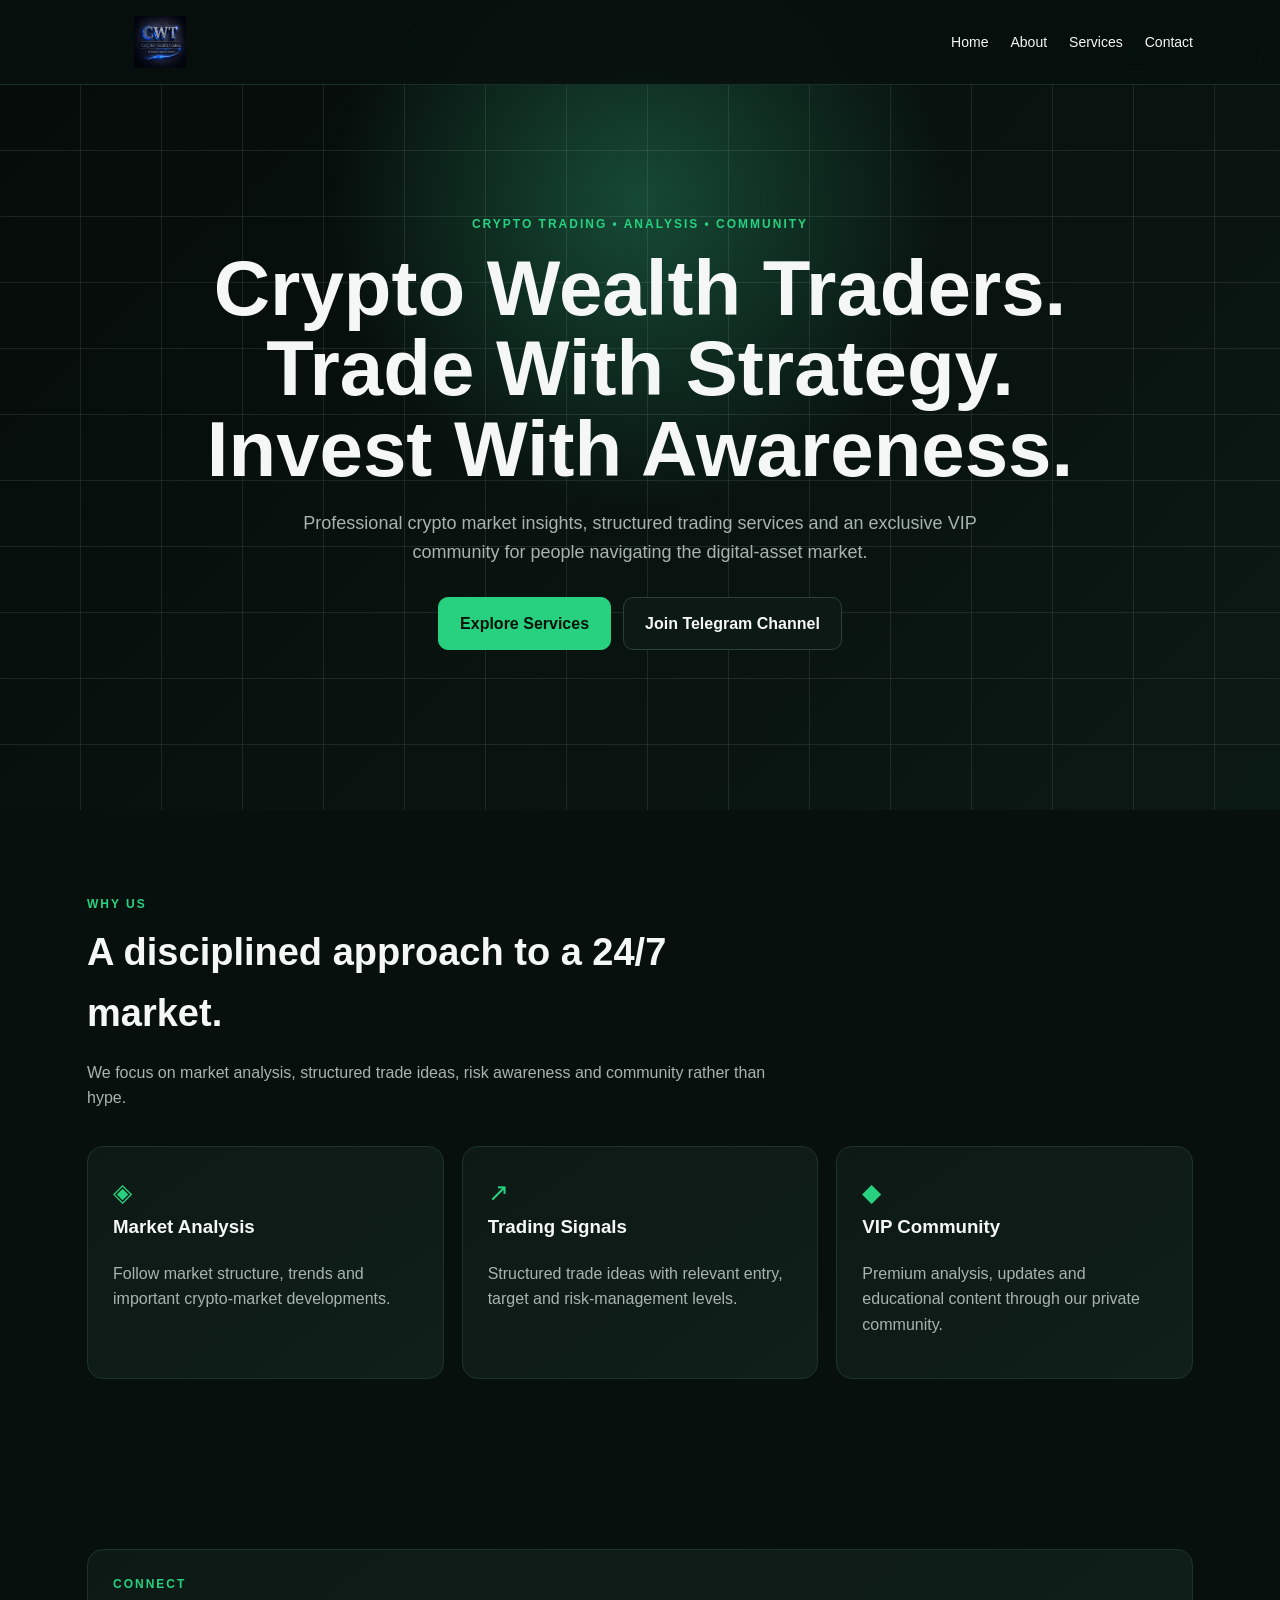
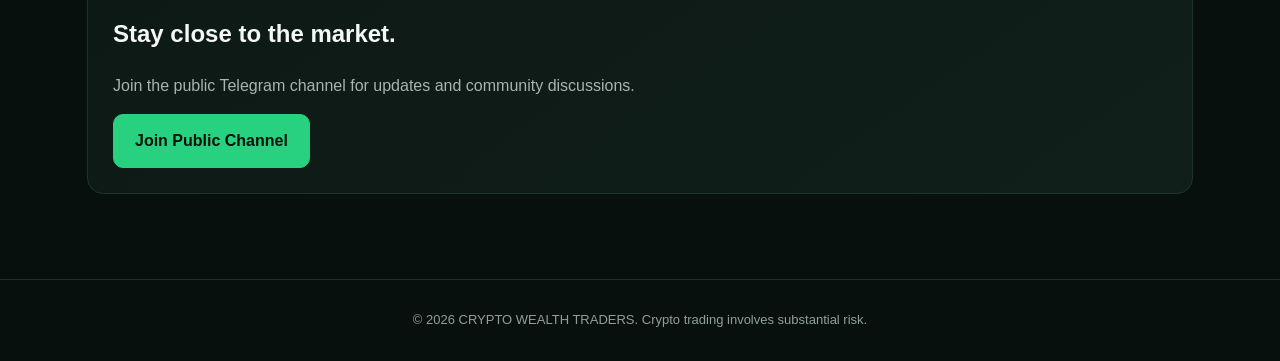
==== index.html @ 27a0c5bc "Update index.html" ====
<!doctype html><html><head><meta charset="utf-8"><meta name="viewport" content="width=device-width,initial-scale=1"><title>CRYPTO WEALTH TRADERS</title><link rel="stylesheet" href="style.css"></head><body><nav class="nav"><div class="navin"><a class="brand" href="index.html"><img src="logo.jpg" alt="CRYPTO WEALTH TRADERS logo"></a><div class="links"><a href="index.html">Home</a><a href="about.html">About</a><a href="services.html">Services</a><a href="contact.html">Contact</a></div></div></nav><header class="hero"><div><div class="eyebrow">Crypto Trading • Analysis • Community</div><h1>Crypto Wealth Traders. Trade With Strategy. Invest With Awareness.</h1><p>Professional crypto market insights, structured trading services and an exclusive VIP community for people navigating the digital-asset market.</p><div class="buttons"><a class="btn primary" href="services.html">Explore Services</a><a class="btn" href="https://t.me/+eo_-P7eHf6xjNGVk" target="_blank">Join Telegram Channel</a></div></div></header><section><div class="sectionhead"><div class="eyebrow">Why us</div><h2>A disciplined approach to a 24/7 market.</h2><p class="muted">We focus on market analysis, structured trade ideas, risk awareness and community rather than hype.</p></div><div class="grid"><div class="card"><div class="icon">◈</div><h3>Market Analysis</h3><p class="muted">Follow market structure, trends and important crypto-market developments.</p></div><div class="card"><div class="icon">↗</div><h3>Trading Signals</h3><p class="muted">Structured trade ideas with relevant entry, target and risk-management levels.</p></div><div class="card"><div class="icon">◆</div><h3>VIP Community</h3><p class="muted">Premium analysis, updates and educational content through our private community.</p></div></div></section><section><div class="card"><div class="eyebrow">Connect</div><h2>Stay close to the market.</h2><p class="muted">Join the public Telegram channel for updates and community discussions.</p><a class="btn primary" href="https://t.me/+eo_-P7eHf6xjNGVk" target="_blank">Join Public Channel</a></div></section><footer>© 2026 CRYPTO WEALTH TRADERS. Crypto trading involves substantial risk.</footer></body></html>
---- style.css ----
*{box-sizing:border-box}body{margin:0;font-family:Inter,Arial,sans-serif;background:#07100d;color:#f4f7f5;line-height:1.6}a{color:inherit;text-decoration:none}.nav{position:fixed;top:0;left:0;right:0;z-index:10;background:rgba(7,16,13,.9);backdrop-filter:blur(12px);border-bottom:1px solid #193027}.navin{max-width:1150px;margin:auto;padding:16px 22px;display:flex;justify-content:space-between;align-items:center}.brand{display:flex;align-items:center}.brand img{width:145px;height:52px;object-fit:contain;border-radius:6px}.brand span,.eyebrow{color:#27d17f}.links{display:flex;gap:22px;font-size:14px}.links a:hover{color:#27d17f}.hero{min-height:90vh;padding:145px 22px 90px;display:grid;place-items:center;text-align:center;background:radial-gradient(circle at 50% 25%,#164a35,transparent 35%),linear-gradient(135deg,#050b09,#0b1914);position:relative;overflow:hidden}.hero:after{content:"";position:absolute;inset:0;opacity:.18;background:repeating-linear-gradient(90deg,transparent 0 80px,#fff 81px),repeating-linear-gradient(0deg,transparent 0 65px,#fff 66px)}.hero>div{position:relative;z-index:1}.eyebrow{text-transform:uppercase;letter-spacing:2px;font-size:12px;font-weight:800}.hero h1{font-size:clamp(42px,7vw,78px);line-height:1.03;max-width:900px;margin:14px auto 20px}.hero p{max-width:700px;margin:auto;color:#a7b5ae;font-size:18px}.buttons{display:flex;justify-content:center;gap:12px;flex-wrap:wrap;margin-top:30px}.btn{display:inline-block;padding:13px 21px;border-radius:10px;font-weight:800;border:1px solid #294137;background:#0d1915}.btn.primary{background:#27d17f;color:#03130b;border-color:#27d17f}section{max-width:1150px;margin:auto;padding:85px 22px}.sectionhead{max-width:720px;margin-bottom:35px}.sectionhead h2{font-size:38px;margin:8px 0}.muted{color:#a7b5ae}.grid{display:grid;grid-template-columns:repeat(3,1fr);gap:18px}.card{background:linear-gradient(145deg,#0d1915,#101f1a);border:1px solid #1d342b;border-radius:16px;padding:25px}.card h3{margin-top:0}.icon{font-size:25px;color:#27d17f}.price{font-size:30px;font-weight:900;color:#d8b45a}.plans{width:100%;border-collapse:collapse;background:#0d1915}.plans th,.plans td{padding:15px;border-bottom:1px solid #1d342b;text-align:left}.plans th{color:#27d17f}.notice{padding:20px;border-left:3px solid #d8b45a;background:#1b180e;color:#d9e0dc;border-radius:8px}.contact{display:grid;grid-template-columns:1fr 1fr;gap:20px}.contact a{display:block;padding:18px;margin:10px 0;background:#0d1915;border:1px solid #1d342b;border-radius:12px}.contact a:hover{border-color:#27d17f}footer{border-top:1px solid #193027;padding:30px 22px;color:#8fa098;text-align:center;font-size:13px}@media(max-width:800px){.links{gap:10px;font-size:12px}.grid,.contact{grid-template-columns:1fr}.hero h1{font-size:46px}section{padding:65px 18px}}
.investment-grid{display:grid;grid-template-columns:repeat(auto-fit,minmax(220px,1fr));gap:18px;margin-top:28px}
.investment-card{padding:24px;border:1px solid rgba(255,255,255,.10);border-radius:18px;background:rgba(255,255,255,.035);box-shadow:0 12px 35px rgba(0,0,0,.18)}
.investment-amount{font-size:1.7rem;font-weight:800}
.investment-label{margin-top:7px;font-size:.82rem;opacity:.65;text-transform:uppercase;letter-spacing:.08em}
.investment-target{margin:8px 0 18px;font-size:1.25rem;font-weight:700}

.disclosure-box{margin-top:24px;padding:18px 20px;border-radius:14px;border:1px solid rgba(255,255,255,.10);background:rgba(255,255,255,.025);line-height:1.65}
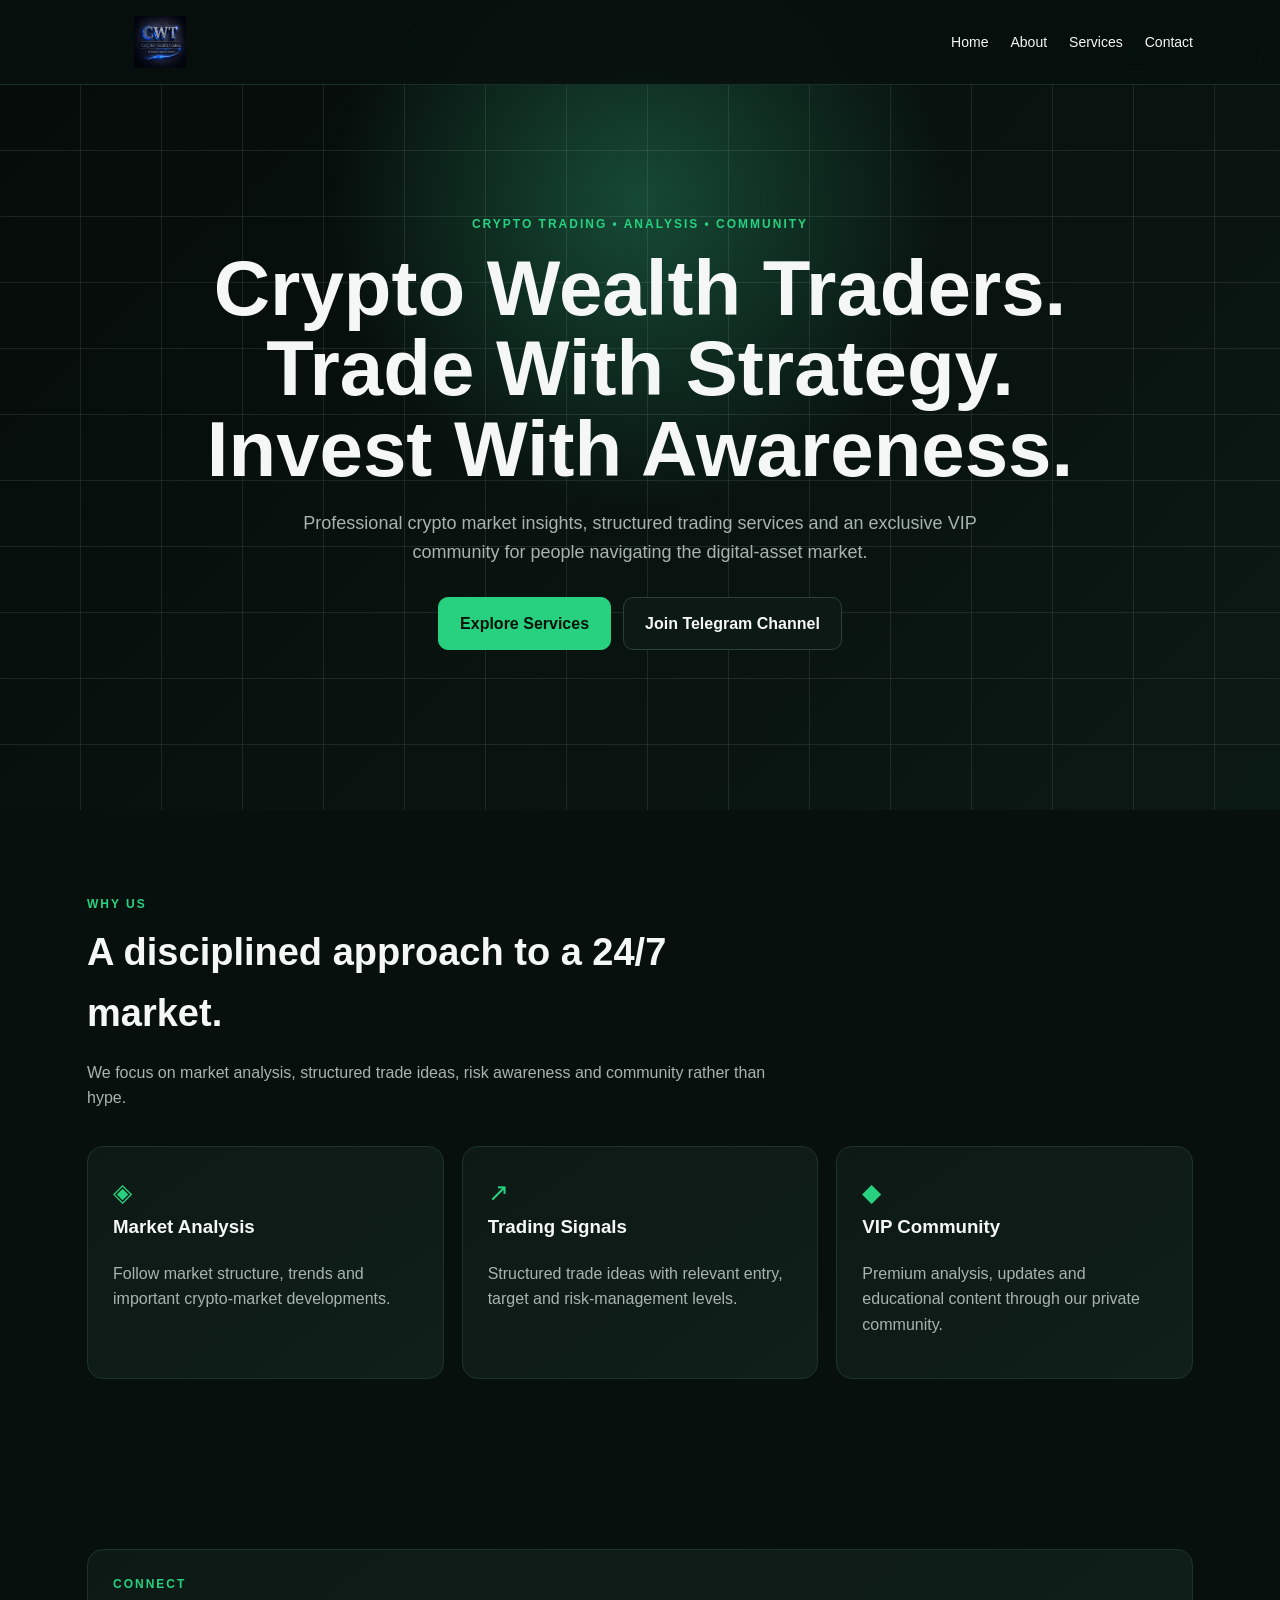
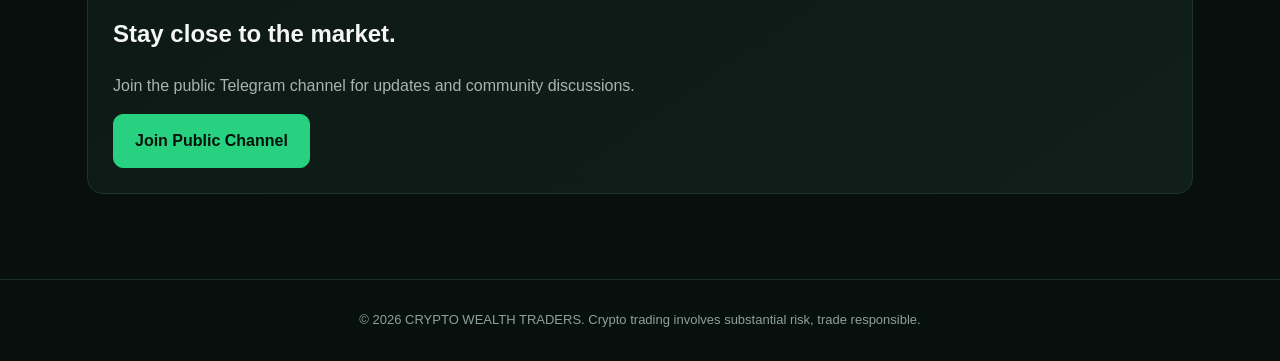
==== commit f3f57962: "Update index.html" ====
--- a/index.html
+++ b/index.html
@@ -1 +1 @@
-<!doctype html><html><head><meta charset="utf-8"><meta name="viewport" content="width=device-width,initial-scale=1"><title>CRYPTO WEALTH TRADERS</title><link rel="stylesheet" href="style.css"></head><body><nav class="nav"><div class="navin"><a class="brand" href="index.html"><img src="logo.jpg" alt="CRYPTO WEALTH TRADERS logo"></a><div class="links"><a href="index.html">Home</a><a href="about.html">About</a><a href="services.html">Services</a><a href="contact.html">Contact</a></div></div></nav><header class="hero"><div><div class="eyebrow">Crypto Trading • Analysis • Community</div><h1>Crypto Wealth Traders. Trade With Strategy. Invest With Awareness.</h1><p>Professional crypto market insights, structured trading services and an exclusive VIP community for people navigating the digital-asset market.</p><div class="buttons"><a class="btn primary" href="services.html">Explore Services</a><a class="btn" href="https://t.me/+eo_-P7eHf6xjNGVk" target="_blank">Join Telegram Channel</a></div></div></header><section><div class="sectionhead"><div class="eyebrow">Why us</div><h2>A disciplined approach to a 24/7 market.</h2><p class="muted">We focus on market analysis, structured trade ideas, risk awareness and community rather than hype.</p></div><div class="grid"><div class="card"><div class="icon">◈</div><h3>Market Analysis</h3><p class="muted">Follow market structure, trends and important crypto-market developments.</p></div><div class="card"><div class="icon">↗</div><h3>Trading Signals</h3><p class="muted">Structured trade ideas with relevant entry, target and risk-management levels.</p></div><div class="card"><div class="icon">◆</div><h3>VIP Community</h3><p class="muted">Premium analysis, updates and educational content through our private community.</p></div></div></section><section><div class="card"><div class="eyebrow">Connect</div><h2>Stay close to the market.</h2><p class="muted">Join the public Telegram channel for updates and community discussions.</p><a class="btn primary" href="https://t.me/+eo_-P7eHf6xjNGVk" target="_blank">Join Public Channel</a></div></section><footer>© 2026 CRYPTO WEALTH TRADERS. Crypto trading involves substantial risk.</footer></body></html>
+<!doctype html><html><head><meta charset="utf-8"><meta name="viewport" content="width=device-width,initial-scale=1"><title>CRYPTO WEALTH TRADERS</title><link rel="stylesheet" href="style.css"></head><body><nav class="nav"><div class="navin"><a class="brand" href="index.html"><img src="logo.jpg" alt="CRYPTO WEALTH TRADERS logo"></a><div class="links"><a href="index.html">Home</a><a href="about.html">About</a><a href="services.html">Services</a><a href="contact.html">Contact</a></div></div></nav><header class="hero"><div><div class="eyebrow">Crypto Trading • Analysis • Community</div><h1>Crypto Wealth Traders. Trade With Strategy. Invest With Awareness.</h1><p>Professional crypto market insights, structured trading services and an exclusive VIP community for people navigating the digital-asset market.</p><div class="buttons"><a class="btn primary" href="services.html">Explore Services</a><a class="btn" href="https://t.me/+eo_-P7eHf6xjNGVk" target="_blank">Join Telegram Channel</a></div></div></header><section><div class="sectionhead"><div class="eyebrow">Why us</div><h2>A disciplined approach to a 24/7 market.</h2><p class="muted">We focus on market analysis, structured trade ideas, risk awareness and community rather than hype.</p></div><div class="grid"><div class="card"><div class="icon">◈</div><h3>Market Analysis</h3><p class="muted">Follow market structure, trends and important crypto-market developments.</p></div><div class="card"><div class="icon">↗</div><h3>Trading Signals</h3><p class="muted">Structured trade ideas with relevant entry, target and risk-management levels.</p></div><div class="card"><div class="icon">◆</div><h3>VIP Community</h3><p class="muted">Premium analysis, updates and educational content through our private community.</p></div></div></section><section><div class="card"><div class="eyebrow">Connect</div><h2>Stay close to the market.</h2><p class="muted">Join the public Telegram channel for updates and community discussions.</p><a class="btn primary" href="https://t.me/+eo_-P7eHf6xjNGVk" target="_blank">Join Public Channel</a></div></section><footer>© 2026 CRYPTO WEALTH TRADERS. Crypto trading involves substantial risk, trade responsible.</footer></body></html>
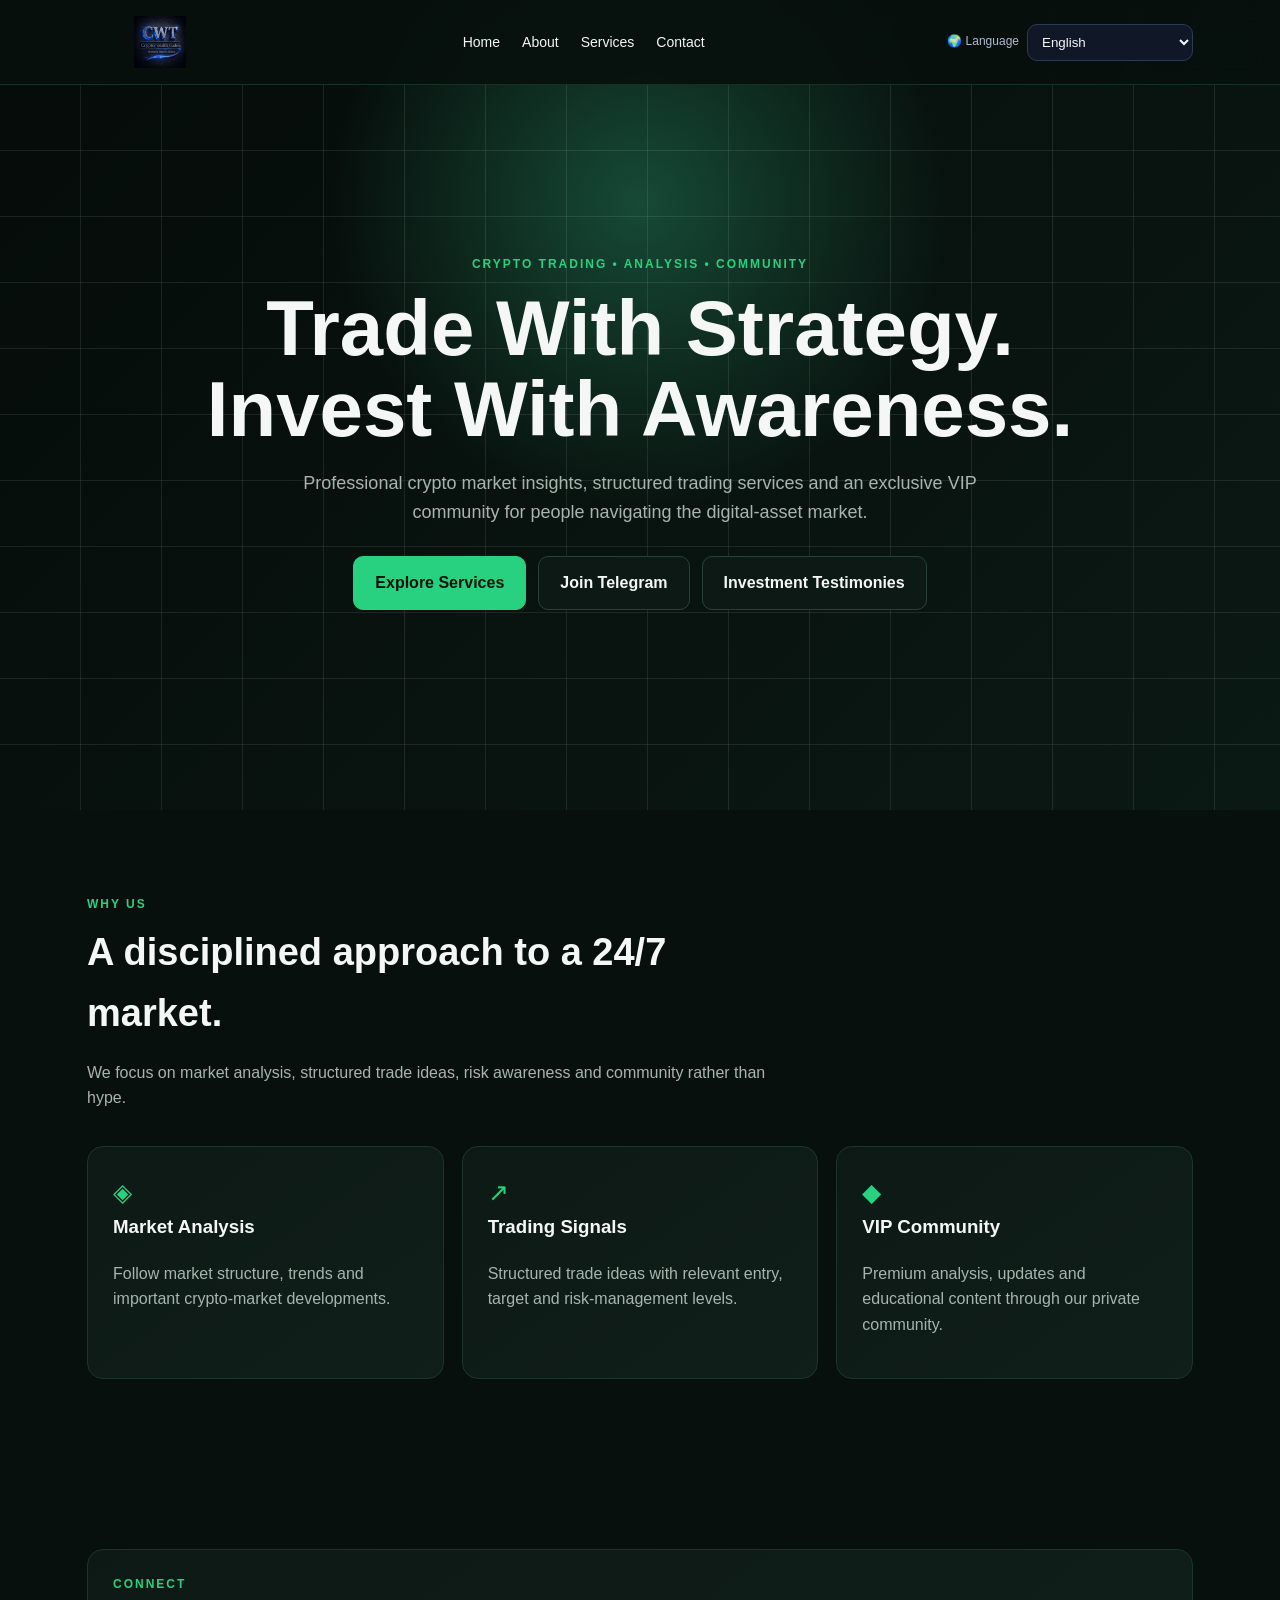
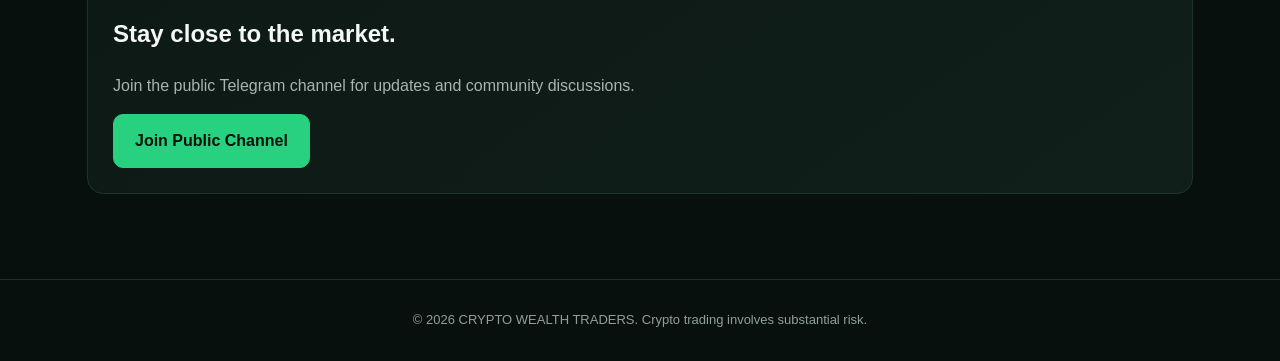
==== commit a52c45ca: "Add files via upload" ====
--- a/index.html
+++ b/index.html
@@ -1 +1 @@
-<!doctype html><html><head><meta charset="utf-8"><meta name="viewport" content="width=device-width,initial-scale=1"><title>CRYPTO WEALTH TRADERS</title><link rel="stylesheet" href="style.css"></head><body><nav class="nav"><div class="navin"><a class="brand" href="index.html"><img src="logo.jpg" alt="CRYPTO WEALTH TRADERS logo"></a><div class="links"><a href="index.html">Home</a><a href="about.html">About</a><a href="services.html">Services</a><a href="contact.html">Contact</a></div></div></nav><header class="hero"><div><div class="eyebrow">Crypto Trading • Analysis • Community</div><h1>Crypto Wealth Traders. Trade With Strategy. Invest With Awareness.</h1><p>Professional crypto market insights, structured trading services and an exclusive VIP community for people navigating the digital-asset market.</p><div class="buttons"><a class="btn primary" href="services.html">Explore Services</a><a class="btn" href="https://t.me/+eo_-P7eHf6xjNGVk" target="_blank">Join Telegram Channel</a></div></div></header><section><div class="sectionhead"><div class="eyebrow">Why us</div><h2>A disciplined approach to a 24/7 market.</h2><p class="muted">We focus on market analysis, structured trade ideas, risk awareness and community rather than hype.</p></div><div class="grid"><div class="card"><div class="icon">◈</div><h3>Market Analysis</h3><p class="muted">Follow market structure, trends and important crypto-market developments.</p></div><div class="card"><div class="icon">↗</div><h3>Trading Signals</h3><p class="muted">Structured trade ideas with relevant entry, target and risk-management levels.</p></div><div class="card"><div class="icon">◆</div><h3>VIP Community</h3><p class="muted">Premium analysis, updates and educational content through our private community.</p></div></div></section><section><div class="card"><div class="eyebrow">Connect</div><h2>Stay close to the market.</h2><p class="muted">Join the public Telegram channel for updates and community discussions.</p><a class="btn primary" href="https://t.me/+eo_-P7eHf6xjNGVk" target="_blank">Join Public Channel</a></div></section><footer>© 2026 CRYPTO WEALTH TRADERS. Crypto trading involves substantial risk, trade responsible.</footer></body></html>
+<!doctype html><html><head><meta charset="utf-8"><meta name="viewport" content="width=device-width,initial-scale=1"><title>CRYPTO WEALTH TRADERS</title><link rel="stylesheet" href="style.css"></head><body><nav class="nav"><div class="navin"><a class="brand" href="index.html"><img src="logo.jpg" alt="CRYPTO WEALTH TRADERS logo"></a><div class="links"><a href="index.html">Home</a><a href="about.html">About</a><a href="services.html">Services</a><a href="contact.html">Contact</a></div><div class="language-picker"><label for="languageSelect">🌍 Language</label><select id="languageSelect" aria-label="Choose language"><option value="en">English</option><option value="af">Afrikaans</option><option value="sq">Albanian</option><option value="am">Amharic</option><option value="ar">Arabic</option><option value="hy">Armenian</option><option value="az">Azerbaijani</option><option value="eu">Basque</option><option value="be">Belarusian</option><option value="bn">Bengali</option><option value="bs">Bosnian</option><option value="bg">Bulgarian</option><option value="ca">Catalan</option><option value="ceb">Cebuano</option><option value="zh-CN">Chinese (Simplified)</option><option value="zh-TW">Chinese (Traditional)</option><option value="co">Corsican</option><option value="hr">Croatian</option><option value="cs">Czech</option><option value="da">Danish</option><option value="nl">Dutch</option><option value="eo">Esperanto</option><option value="et">Estonian</option><option value="tl">Filipino</option><option value="fi">Finnish</option><option value="fr">French</option><option value="fy">Frisian</option><option value="gl">Galician</option><option value="ka">Georgian</option><option value="de">German</option><option value="el">Greek</option><option value="gu">Gujarati</option><option value="ht">Haitian Creole</option><option value="ha">Hausa</option><option value="haw">Hawaiian</option><option value="iw">Hebrew</option><option value="hi">Hindi</option><option value="hmn">Hmong</option><option value="hu">Hungarian</option><option value="is">Icelandic</option><option value="ig">Igbo</option><option value="id">Indonesian</option><option value="ga">Irish</option><option value="it">Italian</option><option value="ja">Japanese</option><option value="jw">Javanese</option><option value="kn">Kannada</option><option value="kk">Kazakh</option><option value="km">Khmer</option><option value="ko">Korean</option><option value="ku">Kurdish</option><option value="ky">Kyrgyz</option><option value="lo">Lao</option><option value="la">Latin</option><option value="lv">Latvian</option><option value="lt">Lithuanian</option><option value="lb">Luxembourgish</option><option value="mk">Macedonian</option><option value="mg">Malagasy</option><option value="ms">Malay</option><option value="ml">Malayalam</option><option value="mt">Maltese</option><option value="mi">Maori</option><option value="mr">Marathi</option><option value="mn">Mongolian</option><option value="my">Myanmar (Burmese)</option><option value="ne">Nepali</option><option value="no">Norwegian</option><option value="ny">Nyanja</option><option value="ps">Pashto</option><option value="fa">Persian</option><option value="pl">Polish</option><option value="pt">Portuguese</option><option value="pa">Punjabi</option><option value="ro">Romanian</option><option value="ru">Russian</option><option value="sm">Samoan</option><option value="gd">Scots Gaelic</option><option value="sr">Serbian</option><option value="st">Sesotho</option><option value="sn">Shona</option><option value="sd">Sindhi</option><option value="si">Sinhala</option><option value="sk">Slovak</option><option value="sl">Slovenian</option><option value="so">Somali</option><option value="es">Spanish</option><option value="su">Sundanese</option><option value="sw">Swahili</option><option value="sv">Swedish</option><option value="tg">Tajik</option><option value="ta">Tamil</option><option value="te">Telugu</option><option value="th">Thai</option><option value="tr">Turkish</option><option value="tk">Turkmen</option><option value="uk">Ukrainian</option><option value="ur">Urdu</option><option value="ug">Uyghur</option><option value="uz">Uzbek</option><option value="vi">Vietnamese</option><option value="cy">Welsh</option><option value="xh">Xhosa</option><option value="yi">Yiddish</option><option value="yo">Yoruba</option><option value="zu">Zulu</option></select></div><div id="google_translate_element" class="google-translate-hidden"></div></div></nav><header class="hero"><div><div class="eyebrow">Crypto Trading • Analysis • Community</div><h1>Trade With Strategy. Invest With Awareness.</h1><p>Professional crypto market insights, structured trading services and an exclusive VIP community for people navigating the digital-asset market.</p><div class="buttons"><a class="btn primary" href="services.html">Explore Services</a><a class="btn" href="https://t.me/+eo_-P7eHf6xjNGVk" target="_blank">Join Telegram</a><a class="btn" href="testimonies.html">Investment Testimonies</a></div></div></header><section><div class="sectionhead"><div class="eyebrow">Why us</div><h2>A disciplined approach to a 24/7 market.</h2><p class="muted">We focus on market analysis, structured trade ideas, risk awareness and community rather than hype.</p></div><div class="grid"><div class="card"><div class="icon">◈</div><h3>Market Analysis</h3><p class="muted">Follow market structure, trends and important crypto-market developments.</p></div><div class="card"><div class="icon">↗</div><h3>Trading Signals</h3><p class="muted">Structured trade ideas with relevant entry, target and risk-management levels.</p></div><div class="card"><div class="icon">◆</div><h3>VIP Community</h3><p class="muted">Premium analysis, updates and educational content through our private community.</p></div></div></section><section><div class="card"><div class="eyebrow">Connect</div><h2>Stay close to the market.</h2><p class="muted">Join the public Telegram channel for updates and community discussions.</p><a class="btn primary" href="https://t.me/+eo_-P7eHf6xjNGVk" target="_blank">Join Public Channel</a></div></section><footer>© 2026 CRYPTO WEALTH TRADERS. Crypto trading involves substantial risk.</footer><script src="language.js"></script><script>function googleTranslateElementInit(){new google.translate.TranslateElement({pageLanguage:'en',autoDisplay:false},'google_translate_element');}</script><script src="https://translate.google.com/translate_a/element.js?cb=googleTranslateElementInit"></script></body></html>
--- a/style.css
+++ b/style.css
@@ -6,3 +6,19 @@
 .investment-target{margin:8px 0 18px;font-size:1.25rem;font-weight:700}
 
 .disclosure-box{margin-top:24px;padding:18px 20px;border-radius:14px;border:1px solid rgba(255,255,255,.10);background:rgba(255,255,255,.025);line-height:1.65}
+
+.language-picker{display:flex;align-items:center;gap:8px;margin-left:12px}.language-picker label{font-size:12px;color:#aebbd1;white-space:nowrap}.language-picker select{background:#101827;color:#f5f7fb;border:1px solid #2c3b54;border-radius:10px;padding:9px 10px;max-width:190px}.google-translate-hidden{display:none}.goog-te-banner-frame.skiptranslate{display:none!important}body{top:0!important}.goog-tooltip{display:none!important}.goog-text-highlight{background:transparent!important;box-shadow:none!important}@media(max-width:800px){.language-picker{margin:10px 0 0;width:100%}.language-picker select{width:100%;max-width:none}.navin{flex-wrap:wrap}.links{flex-wrap:wrap}}
+
+.testimony-page{padding-top:95px}
+.testimony-page h1{font-size:clamp(38px,6vw,64px);margin:8px 0 12px}
+.testimony-grid{display:grid;grid-template-columns:repeat(2,minmax(0,1fr));gap:22px}
+.testimony-card{display:block;width:100%;padding:0;background:#0d1915;border:1px solid #1d342b;border-radius:16px;overflow:hidden;cursor:pointer;transition:transform .2s ease,border-color .2s ease}
+.testimony-card:hover{transform:translateY(-3px);border-color:#27d17f}
+.testimony-card img{display:block;width:100%;height:auto;max-height:720px;object-fit:contain;background:#07100d}
+.testimony-note{margin-top:28px}
+.lightbox{position:fixed;inset:0;z-index:100;background:rgba(0,0,0,.9);display:flex;align-items:center;justify-content:center;padding:30px}
+.lightbox[hidden]{display:none}
+.lightbox img{max-width:95vw;max-height:92vh;object-fit:contain;border-radius:8px}
+.lightbox-close{position:absolute;top:15px;right:20px;width:46px;height:46px;border:0;border-radius:50%;background:#fff;color:#000;font-size:32px;line-height:1;cursor:pointer}
+.lightbox-open{overflow:hidden}
+@media(max-width:800px){.testimony-grid{grid-template-columns:1fr}.testimony-page{padding-top:80px}}
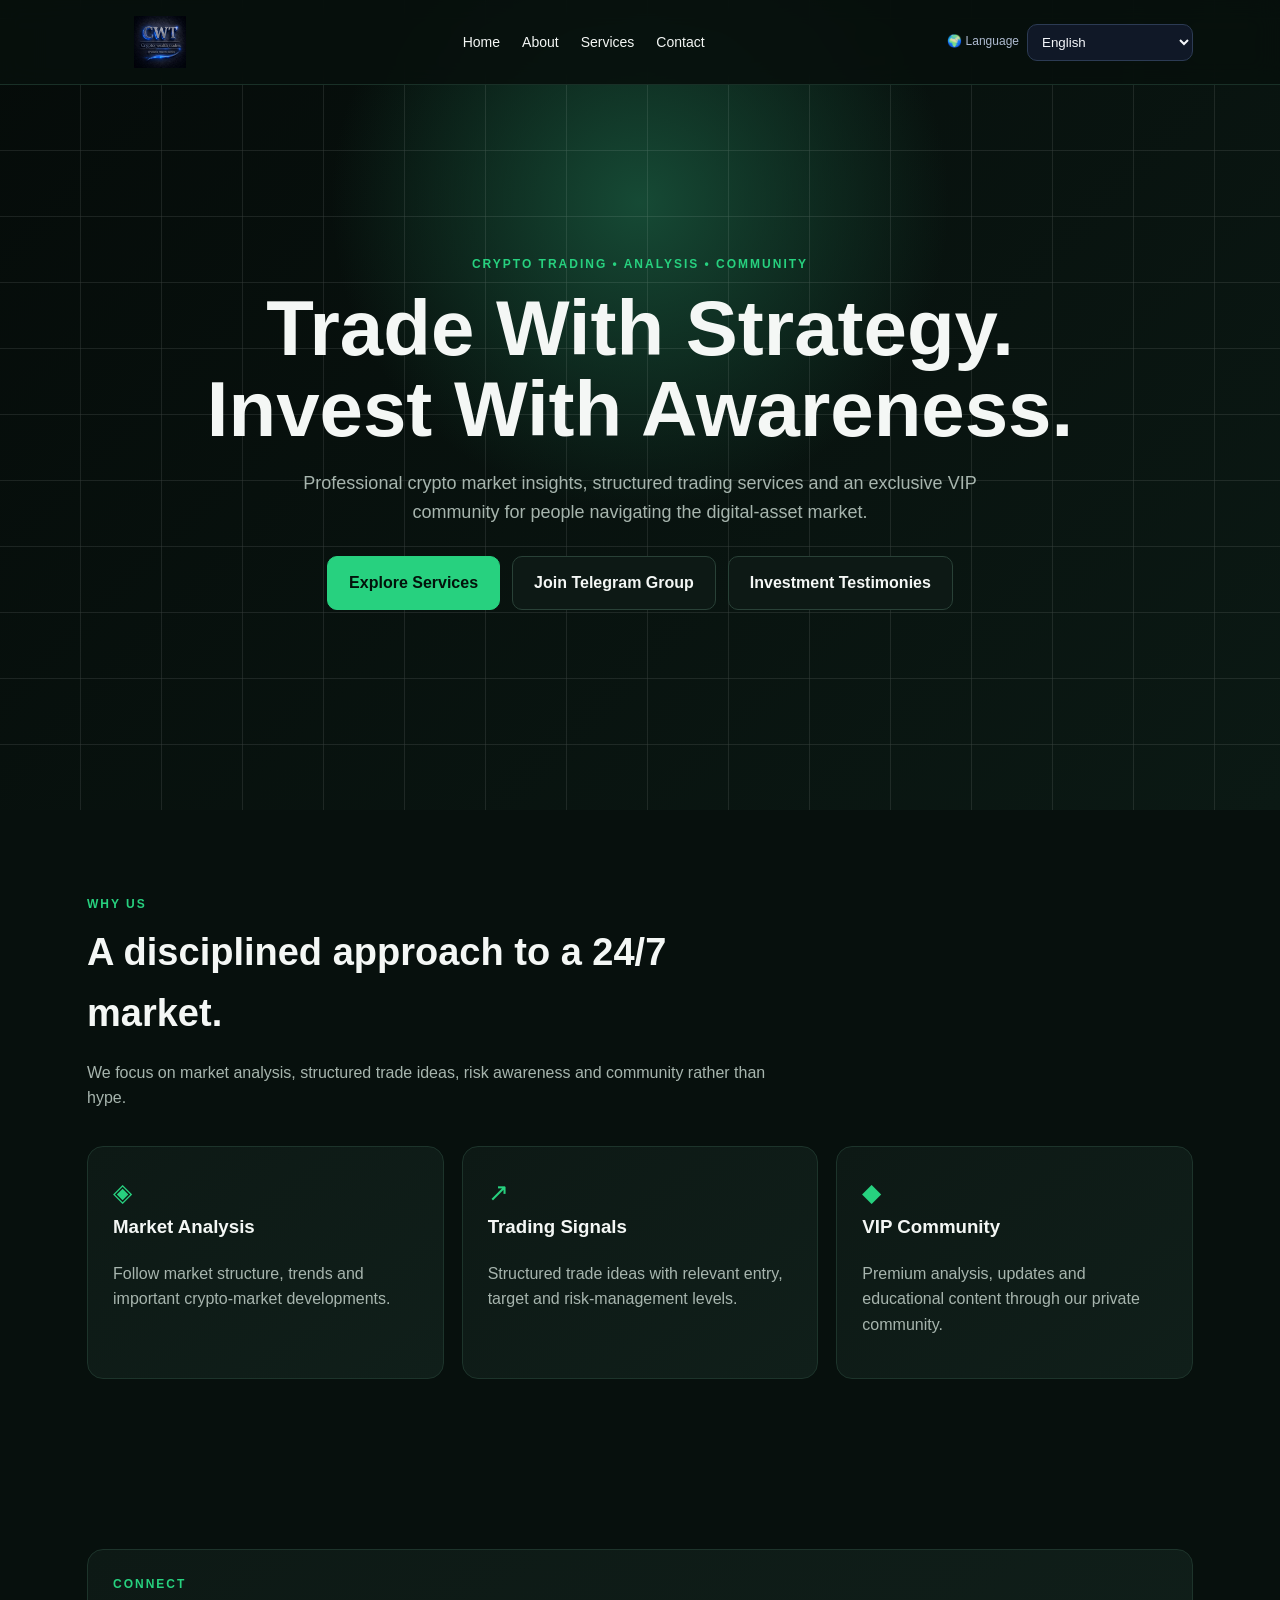
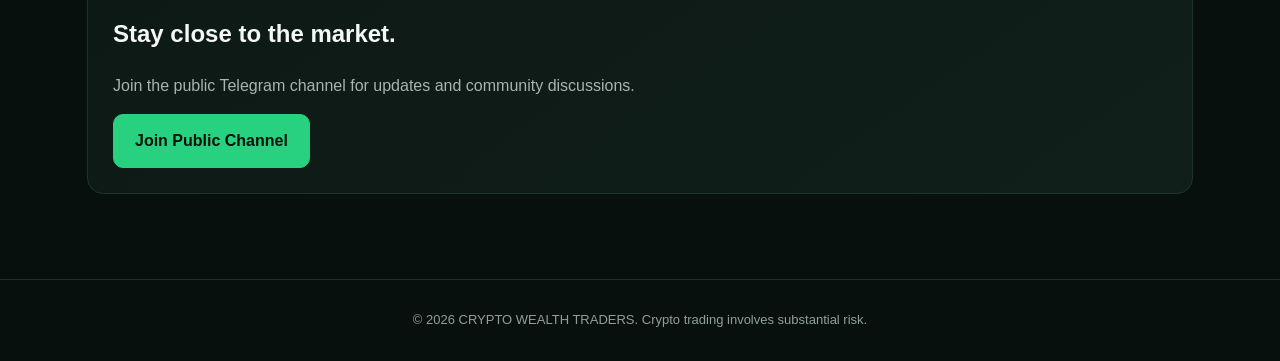
==== commit 8c163d81: "Update index.html" ====
--- a/index.html
+++ b/index.html
@@ -1 +1 @@
-<!doctype html><html><head><meta charset="utf-8"><meta name="viewport" content="width=device-width,initial-scale=1"><title>CRYPTO WEALTH TRADERS</title><link rel="stylesheet" href="style.css"></head><body><nav class="nav"><div class="navin"><a class="brand" href="index.html"><img src="logo.jpg" alt="CRYPTO WEALTH TRADERS logo"></a><div class="links"><a href="index.html">Home</a><a href="about.html">About</a><a href="services.html">Services</a><a href="contact.html">Contact</a></div><div class="language-picker"><label for="languageSelect">🌍 Language</label><select id="languageSelect" aria-label="Choose language"><option value="en">English</option><option value="af">Afrikaans</option><option value="sq">Albanian</option><option value="am">Amharic</option><option value="ar">Arabic</option><option value="hy">Armenian</option><option value="az">Azerbaijani</option><option value="eu">Basque</option><option value="be">Belarusian</option><option value="bn">Bengali</option><option value="bs">Bosnian</option><option value="bg">Bulgarian</option><option value="ca">Catalan</option><option value="ceb">Cebuano</option><option value="zh-CN">Chinese (Simplified)</option><option value="zh-TW">Chinese (Traditional)</option><option value="co">Corsican</option><option value="hr">Croatian</option><option value="cs">Czech</option><option value="da">Danish</option><option value="nl">Dutch</option><option value="eo">Esperanto</option><option value="et">Estonian</option><option value="tl">Filipino</option><option value="fi">Finnish</option><option value="fr">French</option><option value="fy">Frisian</option><option value="gl">Galician</option><option value="ka">Georgian</option><option value="de">German</option><option value="el">Greek</option><option value="gu">Gujarati</option><option value="ht">Haitian Creole</option><option value="ha">Hausa</option><option value="haw">Hawaiian</option><option value="iw">Hebrew</option><option value="hi">Hindi</option><option value="hmn">Hmong</option><option value="hu">Hungarian</option><option value="is">Icelandic</option><option value="ig">Igbo</option><option value="id">Indonesian</option><option value="ga">Irish</option><option value="it">Italian</option><option value="ja">Japanese</option><option value="jw">Javanese</option><option value="kn">Kannada</option><option value="kk">Kazakh</option><option value="km">Khmer</option><option value="ko">Korean</option><option value="ku">Kurdish</option><option value="ky">Kyrgyz</option><option value="lo">Lao</option><option value="la">Latin</option><option value="lv">Latvian</option><option value="lt">Lithuanian</option><option value="lb">Luxembourgish</option><option value="mk">Macedonian</option><option value="mg">Malagasy</option><option value="ms">Malay</option><option value="ml">Malayalam</option><option value="mt">Maltese</option><option value="mi">Maori</option><option value="mr">Marathi</option><option value="mn">Mongolian</option><option value="my">Myanmar (Burmese)</option><option value="ne">Nepali</option><option value="no">Norwegian</option><option value="ny">Nyanja</option><option value="ps">Pashto</option><option value="fa">Persian</option><option value="pl">Polish</option><option value="pt">Portuguese</option><option value="pa">Punjabi</option><option value="ro">Romanian</option><option value="ru">Russian</option><option value="sm">Samoan</option><option value="gd">Scots Gaelic</option><option value="sr">Serbian</option><option value="st">Sesotho</option><option value="sn">Shona</option><option value="sd">Sindhi</option><option value="si">Sinhala</option><option value="sk">Slovak</option><option value="sl">Slovenian</option><option value="so">Somali</option><option value="es">Spanish</option><option value="su">Sundanese</option><option value="sw">Swahili</option><option value="sv">Swedish</option><option value="tg">Tajik</option><option value="ta">Tamil</option><option value="te">Telugu</option><option value="th">Thai</option><option value="tr">Turkish</option><option value="tk">Turkmen</option><option value="uk">Ukrainian</option><option value="ur">Urdu</option><option value="ug">Uyghur</option><option value="uz">Uzbek</option><option value="vi">Vietnamese</option><option value="cy">Welsh</option><option value="xh">Xhosa</option><option value="yi">Yiddish</option><option value="yo">Yoruba</option><option value="zu">Zulu</option></select></div><div id="google_translate_element" class="google-translate-hidden"></div></div></nav><header class="hero"><div><div class="eyebrow">Crypto Trading • Analysis • Community</div><h1>Trade With Strategy. Invest With Awareness.</h1><p>Professional crypto market insights, structured trading services and an exclusive VIP community for people navigating the digital-asset market.</p><div class="buttons"><a class="btn primary" href="services.html">Explore Services</a><a class="btn" href="https://t.me/+eo_-P7eHf6xjNGVk" target="_blank">Join Telegram</a><a class="btn" href="testimonies.html">Investment Testimonies</a></div></div></header><section><div class="sectionhead"><div class="eyebrow">Why us</div><h2>A disciplined approach to a 24/7 market.</h2><p class="muted">We focus on market analysis, structured trade ideas, risk awareness and community rather than hype.</p></div><div class="grid"><div class="card"><div class="icon">◈</div><h3>Market Analysis</h3><p class="muted">Follow market structure, trends and important crypto-market developments.</p></div><div class="card"><div class="icon">↗</div><h3>Trading Signals</h3><p class="muted">Structured trade ideas with relevant entry, target and risk-management levels.</p></div><div class="card"><div class="icon">◆</div><h3>VIP Community</h3><p class="muted">Premium analysis, updates and educational content through our private community.</p></div></div></section><section><div class="card"><div class="eyebrow">Connect</div><h2>Stay close to the market.</h2><p class="muted">Join the public Telegram channel for updates and community discussions.</p><a class="btn primary" href="https://t.me/+eo_-P7eHf6xjNGVk" target="_blank">Join Public Channel</a></div></section><footer>© 2026 CRYPTO WEALTH TRADERS. Crypto trading involves substantial risk.</footer><script src="language.js"></script><script>function googleTranslateElementInit(){new google.translate.TranslateElement({pageLanguage:'en',autoDisplay:false},'google_translate_element');}</script><script src="https://translate.google.com/translate_a/element.js?cb=googleTranslateElementInit"></script></body></html>+<!doctype html><html><head><meta charset="utf-8"><meta name="viewport" content="width=device-width,initial-scale=1"><title>CRYPTO WEALTH TRADERS</title><link rel="stylesheet" href="style.css"></head><body><nav class="nav"><div class="navin"><a class="brand" href="index.html"><img src="logo.jpg" alt="CRYPTO WEALTH TRADERS logo"></a><div class="links"><a href="index.html">Home</a><a href="about.html">About</a><a href="services.html">Services</a><a href="contact.html">Contact</a></div><div class="language-picker"><label for="languageSelect">🌍 Language</label><select id="languageSelect" aria-label="Choose language"><option value="en">English</option><option value="af">Afrikaans</option><option value="sq">Albanian</option><option value="am">Amharic</option><option value="ar">Arabic</option><option value="hy">Armenian</option><option value="az">Azerbaijani</option><option value="eu">Basque</option><option value="be">Belarusian</option><option value="bn">Bengali</option><option value="bs">Bosnian</option><option value="bg">Bulgarian</option><option value="ca">Catalan</option><option value="ceb">Cebuano</option><option value="zh-CN">Chinese (Simplified)</option><option value="zh-TW">Chinese (Traditional)</option><option value="co">Corsican</option><option value="hr">Croatian</option><option value="cs">Czech</option><option value="da">Danish</option><option value="nl">Dutch</option><option value="eo">Esperanto</option><option value="et">Estonian</option><option value="tl">Filipino</option><option value="fi">Finnish</option><option value="fr">French</option><option value="fy">Frisian</option><option value="gl">Galician</option><option value="ka">Georgian</option><option value="de">German</option><option value="el">Greek</option><option value="gu">Gujarati</option><option value="ht">Haitian Creole</option><option value="ha">Hausa</option><option value="haw">Hawaiian</option><option value="iw">Hebrew</option><option value="hi">Hindi</option><option value="hmn">Hmong</option><option value="hu">Hungarian</option><option value="is">Icelandic</option><option value="ig">Igbo</option><option value="id">Indonesian</option><option value="ga">Irish</option><option value="it">Italian</option><option value="ja">Japanese</option><option value="jw">Javanese</option><option value="kn">Kannada</option><option value="kk">Kazakh</option><option value="km">Khmer</option><option value="ko">Korean</option><option value="ku">Kurdish</option><option value="ky">Kyrgyz</option><option value="lo">Lao</option><option value="la">Latin</option><option value="lv">Latvian</option><option value="lt">Lithuanian</option><option value="lb">Luxembourgish</option><option value="mk">Macedonian</option><option value="mg">Malagasy</option><option value="ms">Malay</option><option value="ml">Malayalam</option><option value="mt">Maltese</option><option value="mi">Maori</option><option value="mr">Marathi</option><option value="mn">Mongolian</option><option value="my">Myanmar (Burmese)</option><option value="ne">Nepali</option><option value="no">Norwegian</option><option value="ny">Nyanja</option><option value="ps">Pashto</option><option value="fa">Persian</option><option value="pl">Polish</option><option value="pt">Portuguese</option><option value="pa">Punjabi</option><option value="ro">Romanian</option><option value="ru">Russian</option><option value="sm">Samoan</option><option value="gd">Scots Gaelic</option><option value="sr">Serbian</option><option value="st">Sesotho</option><option value="sn">Shona</option><option value="sd">Sindhi</option><option value="si">Sinhala</option><option value="sk">Slovak</option><option value="sl">Slovenian</option><option value="so">Somali</option><option value="es">Spanish</option><option value="su">Sundanese</option><option value="sw">Swahili</option><option value="sv">Swedish</option><option value="tg">Tajik</option><option value="ta">Tamil</option><option value="te">Telugu</option><option value="th">Thai</option><option value="tr">Turkish</option><option value="tk">Turkmen</option><option value="uk">Ukrainian</option><option value="ur">Urdu</option><option value="ug">Uyghur</option><option value="uz">Uzbek</option><option value="vi">Vietnamese</option><option value="cy">Welsh</option><option value="xh">Xhosa</option><option value="yi">Yiddish</option><option value="yo">Yoruba</option><option value="zu">Zulu</option></select></div><div id="google_translate_element" class="google-translate-hidden"></div></div></nav><header class="hero"><div><div class="eyebrow">Crypto Trading • Analysis • Community</div><h1>Trade With Strategy. Invest With Awareness.</h1><p>Professional crypto market insights, structured trading services and an exclusive VIP community for people navigating the digital-asset market.</p><div class="buttons"><a class="btn primary" href="services.html">Explore Services</a><a class="btn" href="https://t.me/+eo_-P7eHf6xjNGVk" target="_blank">Join Telegram Group</a><a class="btn" href="testimonies.html">Investment Testimonies</a></div></div></header><section><div class="sectionhead"><div class="eyebrow">Why us</div><h2>A disciplined approach to a 24/7 market.</h2><p class="muted">We focus on market analysis, structured trade ideas, risk awareness and community rather than hype.</p></div><div class="grid"><div class="card"><div class="icon">◈</div><h3>Market Analysis</h3><p class="muted">Follow market structure, trends and important crypto-market developments.</p></div><div class="card"><div class="icon">↗</div><h3>Trading Signals</h3><p class="muted">Structured trade ideas with relevant entry, target and risk-management levels.</p></div><div class="card"><div class="icon">◆</div><h3>VIP Community</h3><p class="muted">Premium analysis, updates and educational content through our private community.</p></div></div></section><section><div class="card"><div class="eyebrow">Connect</div><h2>Stay close to the market.</h2><p class="muted">Join the public Telegram channel for updates and community discussions.</p><a class="btn primary" href="https://t.me/+eo_-P7eHf6xjNGVk" target="_blank">Join Public Channel</a></div></section><footer>© 2026 CRYPTO WEALTH TRADERS. Crypto trading involves substantial risk.</footer><script src="language.js"></script><script>function googleTranslateElementInit(){new google.translate.TranslateElement({pageLanguage:'en',autoDisplay:false},'google_translate_element');}</script><script src="https://translate.google.com/translate_a/element.js?cb=googleTranslateElementInit"></script></body></html>
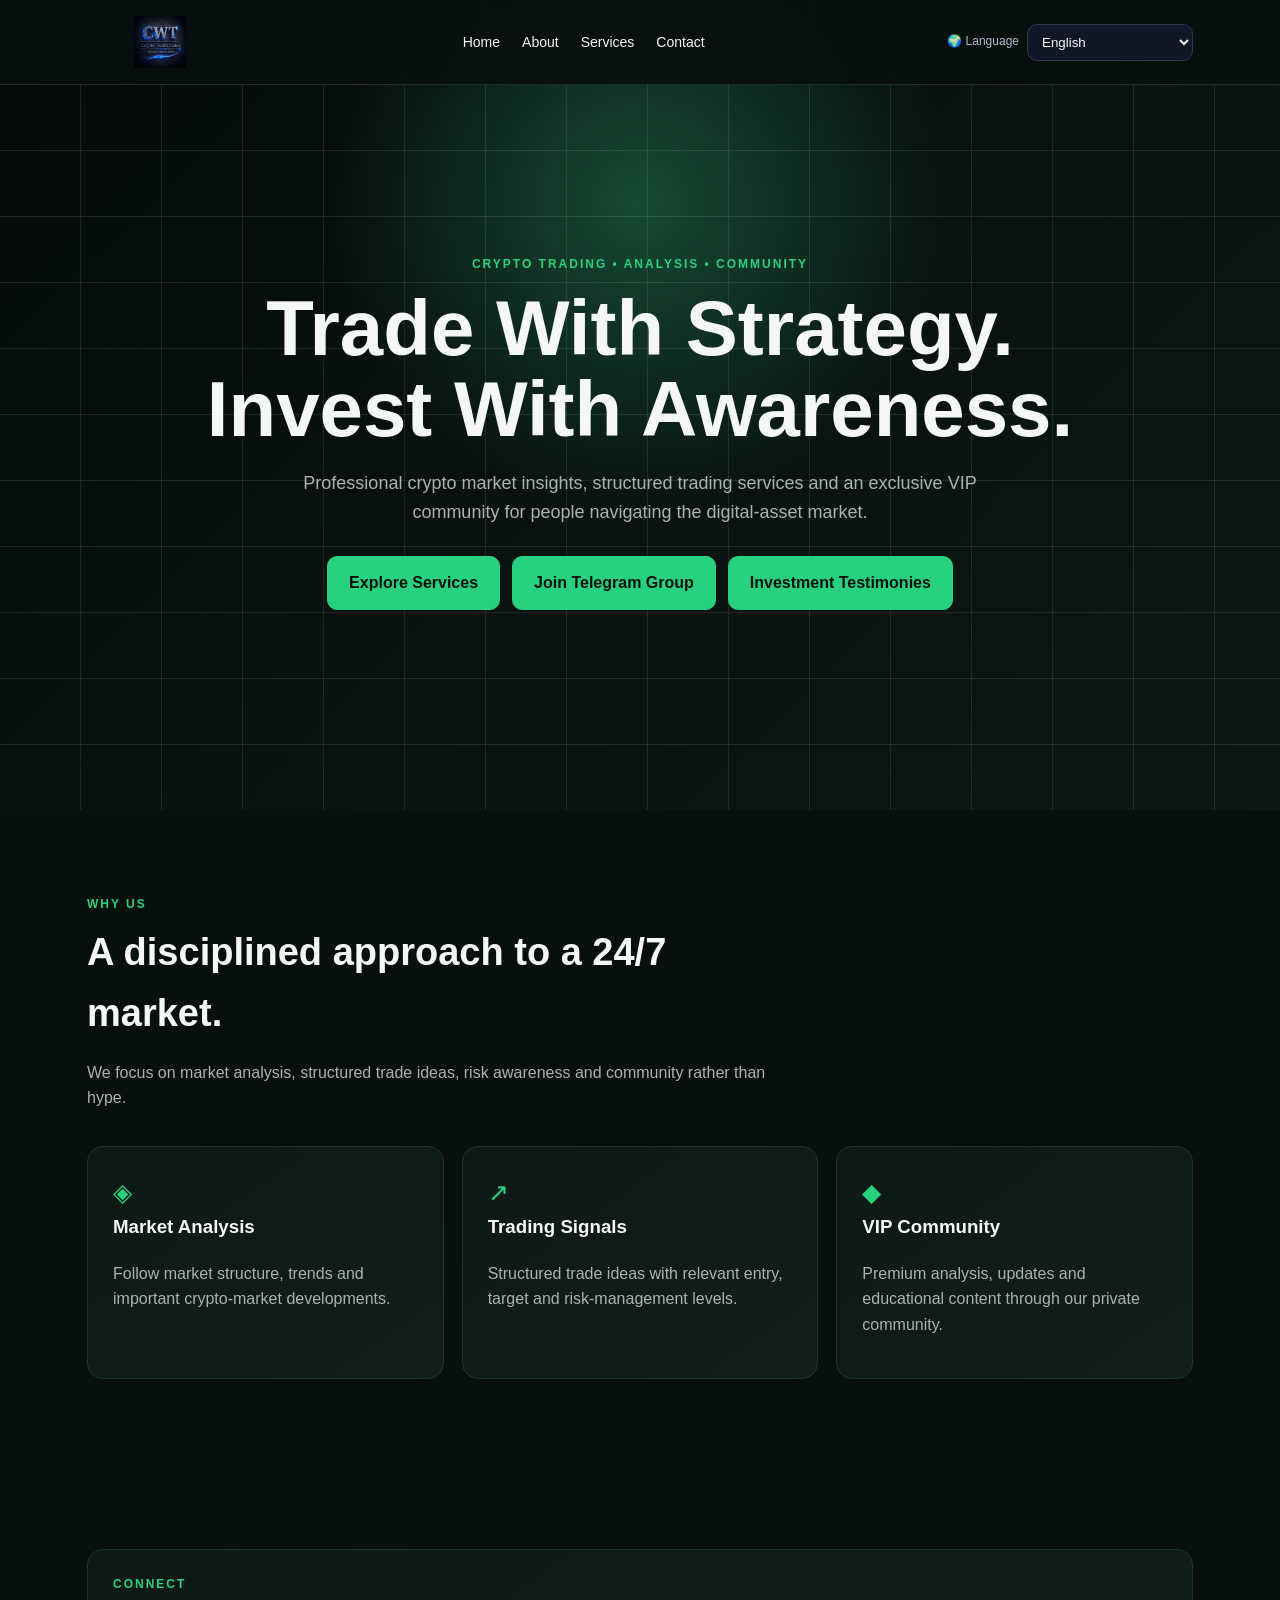
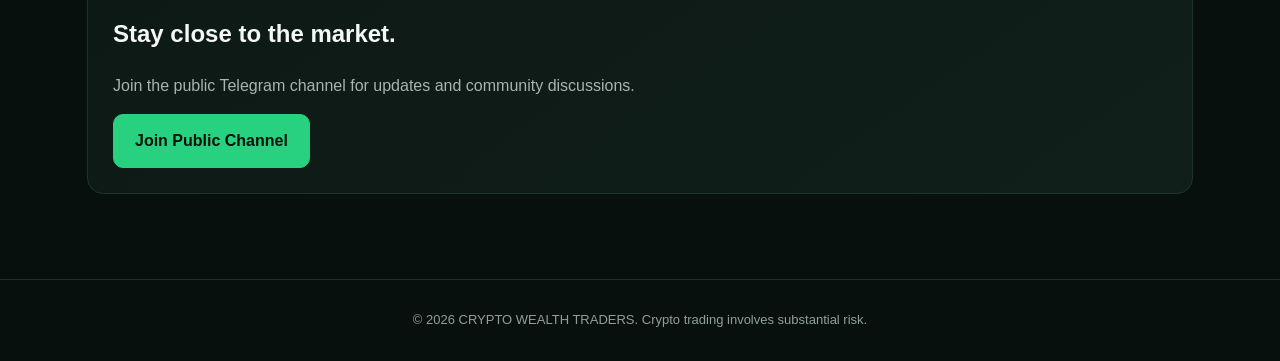
==== commit f0f09c84: "Update index.html" ====
--- a/index.html
+++ b/index.html
@@ -1 +1 @@
-<!doctype html><html><head><meta charset="utf-8"><meta name="viewport" content="width=device-width,initial-scale=1"><title>CRYPTO WEALTH TRADERS</title><link rel="stylesheet" href="style.css"></head><body><nav class="nav"><div class="navin"><a class="brand" href="index.html"><img src="logo.jpg" alt="CRYPTO WEALTH TRADERS logo"></a><div class="links"><a href="index.html">Home</a><a href="about.html">About</a><a href="services.html">Services</a><a href="contact.html">Contact</a></div><div class="language-picker"><label for="languageSelect">🌍 Language</label><select id="languageSelect" aria-label="Choose language"><option value="en">English</option><option value="af">Afrikaans</option><option value="sq">Albanian</option><option value="am">Amharic</option><option value="ar">Arabic</option><option value="hy">Armenian</option><option value="az">Azerbaijani</option><option value="eu">Basque</option><option value="be">Belarusian</option><option value="bn">Bengali</option><option value="bs">Bosnian</option><option value="bg">Bulgarian</option><option value="ca">Catalan</option><option value="ceb">Cebuano</option><option value="zh-CN">Chinese (Simplified)</option><option value="zh-TW">Chinese (Traditional)</option><option value="co">Corsican</option><option value="hr">Croatian</option><option value="cs">Czech</option><option value="da">Danish</option><option value="nl">Dutch</option><option value="eo">Esperanto</option><option value="et">Estonian</option><option value="tl">Filipino</option><option value="fi">Finnish</option><option value="fr">French</option><option value="fy">Frisian</option><option value="gl">Galician</option><option value="ka">Georgian</option><option value="de">German</option><option value="el">Greek</option><option value="gu">Gujarati</option><option value="ht">Haitian Creole</option><option value="ha">Hausa</option><option value="haw">Hawaiian</option><option value="iw">Hebrew</option><option value="hi">Hindi</option><option value="hmn">Hmong</option><option value="hu">Hungarian</option><option value="is">Icelandic</option><option value="ig">Igbo</option><option value="id">Indonesian</option><option value="ga">Irish</option><option value="it">Italian</option><option value="ja">Japanese</option><option value="jw">Javanese</option><option value="kn">Kannada</option><option value="kk">Kazakh</option><option value="km">Khmer</option><option value="ko">Korean</option><option value="ku">Kurdish</option><option value="ky">Kyrgyz</option><option value="lo">Lao</option><option value="la">Latin</option><option value="lv">Latvian</option><option value="lt">Lithuanian</option><option value="lb">Luxembourgish</option><option value="mk">Macedonian</option><option value="mg">Malagasy</option><option value="ms">Malay</option><option value="ml">Malayalam</option><option value="mt">Maltese</option><option value="mi">Maori</option><option value="mr">Marathi</option><option value="mn">Mongolian</option><option value="my">Myanmar (Burmese)</option><option value="ne">Nepali</option><option value="no">Norwegian</option><option value="ny">Nyanja</option><option value="ps">Pashto</option><option value="fa">Persian</option><option value="pl">Polish</option><option value="pt">Portuguese</option><option value="pa">Punjabi</option><option value="ro">Romanian</option><option value="ru">Russian</option><option value="sm">Samoan</option><option value="gd">Scots Gaelic</option><option value="sr">Serbian</option><option value="st">Sesotho</option><option value="sn">Shona</option><option value="sd">Sindhi</option><option value="si">Sinhala</option><option value="sk">Slovak</option><option value="sl">Slovenian</option><option value="so">Somali</option><option value="es">Spanish</option><option value="su">Sundanese</option><option value="sw">Swahili</option><option value="sv">Swedish</option><option value="tg">Tajik</option><option value="ta">Tamil</option><option value="te">Telugu</option><option value="th">Thai</option><option value="tr">Turkish</option><option value="tk">Turkmen</option><option value="uk">Ukrainian</option><option value="ur">Urdu</option><option value="ug">Uyghur</option><option value="uz">Uzbek</option><option value="vi">Vietnamese</option><option value="cy">Welsh</option><option value="xh">Xhosa</option><option value="yi">Yiddish</option><option value="yo">Yoruba</option><option value="zu">Zulu</option></select></div><div id="google_translate_element" class="google-translate-hidden"></div></div></nav><header class="hero"><div><div class="eyebrow">Crypto Trading • Analysis • Community</div><h1>Trade With Strategy. Invest With Awareness.</h1><p>Professional crypto market insights, structured trading services and an exclusive VIP community for people navigating the digital-asset market.</p><div class="buttons"><a class="btn primary" href="services.html">Explore Services</a><a class="btn" href="https://t.me/+eo_-P7eHf6xjNGVk" target="_blank">Join Telegram Group</a><a class="btn" href="testimonies.html">Investment Testimonies</a></div></div></header><section><div class="sectionhead"><div class="eyebrow">Why us</div><h2>A disciplined approach to a 24/7 market.</h2><p class="muted">We focus on market analysis, structured trade ideas, risk awareness and community rather than hype.</p></div><div class="grid"><div class="card"><div class="icon">◈</div><h3>Market Analysis</h3><p class="muted">Follow market structure, trends and important crypto-market developments.</p></div><div class="card"><div class="icon">↗</div><h3>Trading Signals</h3><p class="muted">Structured trade ideas with relevant entry, target and risk-management levels.</p></div><div class="card"><div class="icon">◆</div><h3>VIP Community</h3><p class="muted">Premium analysis, updates and educational content through our private community.</p></div></div></section><section><div class="card"><div class="eyebrow">Connect</div><h2>Stay close to the market.</h2><p class="muted">Join the public Telegram channel for updates and community discussions.</p><a class="btn primary" href="https://t.me/+eo_-P7eHf6xjNGVk" target="_blank">Join Public Channel</a></div></section><footer>© 2026 CRYPTO WEALTH TRADERS. Crypto trading involves substantial risk.</footer><script src="language.js"></script><script>function googleTranslateElementInit(){new google.translate.TranslateElement({pageLanguage:'en',autoDisplay:false},'google_translate_element');}</script><script src="https://translate.google.com/translate_a/element.js?cb=googleTranslateElementInit"></script></body></html>+<!doctype html><html><head><meta charset="utf-8"><meta name="viewport" content="width=device-width,initial-scale=1"><title>CRYPTO WEALTH TRADERS</title><link rel="stylesheet" href="style.css"></head><body><nav class="nav"><div class="navin"><a class="brand" href="index.html"><img src="logo.jpg" alt="CRYPTO WEALTH TRADERS logo"></a><div class="links"><a href="index.html">Home</a><a href="about.html">About</a><a href="services.html">Services</a><a href="contact.html">Contact</a></div><div class="language-picker"><label for="languageSelect">🌍 Language</label><select id="languageSelect" aria-label="Choose language"><option value="en">English</option><option value="af">Afrikaans</option><option value="sq">Albanian</option><option value="am">Amharic</option><option value="ar">Arabic</option><option value="hy">Armenian</option><option value="az">Azerbaijani</option><option value="eu">Basque</option><option value="be">Belarusian</option><option value="bn">Bengali</option><option value="bs">Bosnian</option><option value="bg">Bulgarian</option><option value="ca">Catalan</option><option value="ceb">Cebuano</option><option value="zh-CN">Chinese (Simplified)</option><option value="zh-TW">Chinese (Traditional)</option><option value="co">Corsican</option><option value="hr">Croatian</option><option value="cs">Czech</option><option value="da">Danish</option><option value="nl">Dutch</option><option value="eo">Esperanto</option><option value="et">Estonian</option><option value="tl">Filipino</option><option value="fi">Finnish</option><option value="fr">French</option><option value="fy">Frisian</option><option value="gl">Galician</option><option value="ka">Georgian</option><option value="de">German</option><option value="el">Greek</option><option value="gu">Gujarati</option><option value="ht">Haitian Creole</option><option value="ha">Hausa</option><option value="haw">Hawaiian</option><option value="iw">Hebrew</option><option value="hi">Hindi</option><option value="hmn">Hmong</option><option value="hu">Hungarian</option><option value="is">Icelandic</option><option value="ig">Igbo</option><option value="id">Indonesian</option><option value="ga">Irish</option><option value="it">Italian</option><option value="ja">Japanese</option><option value="jw">Javanese</option><option value="kn">Kannada</option><option value="kk">Kazakh</option><option value="km">Khmer</option><option value="ko">Korean</option><option value="ku">Kurdish</option><option value="ky">Kyrgyz</option><option value="lo">Lao</option><option value="la">Latin</option><option value="lv">Latvian</option><option value="lt">Lithuanian</option><option value="lb">Luxembourgish</option><option value="mk">Macedonian</option><option value="mg">Malagasy</option><option value="ms">Malay</option><option value="ml">Malayalam</option><option value="mt">Maltese</option><option value="mi">Maori</option><option value="mr">Marathi</option><option value="mn">Mongolian</option><option value="my">Myanmar (Burmese)</option><option value="ne">Nepali</option><option value="no">Norwegian</option><option value="ny">Nyanja</option><option value="ps">Pashto</option><option value="fa">Persian</option><option value="pl">Polish</option><option value="pt">Portuguese</option><option value="pa">Punjabi</option><option value="ro">Romanian</option><option value="ru">Russian</option><option value="sm">Samoan</option><option value="gd">Scots Gaelic</option><option value="sr">Serbian</option><option value="st">Sesotho</option><option value="sn">Shona</option><option value="sd">Sindhi</option><option value="si">Sinhala</option><option value="sk">Slovak</option><option value="sl">Slovenian</option><option value="so">Somali</option><option value="es">Spanish</option><option value="su">Sundanese</option><option value="sw">Swahili</option><option value="sv">Swedish</option><option value="tg">Tajik</option><option value="ta">Tamil</option><option value="te">Telugu</option><option value="th">Thai</option><option value="tr">Turkish</option><option value="tk">Turkmen</option><option value="uk">Ukrainian</option><option value="ur">Urdu</option><option value="ug">Uyghur</option><option value="uz">Uzbek</option><option value="vi">Vietnamese</option><option value="cy">Welsh</option><option value="xh">Xhosa</option><option value="yi">Yiddish</option><option value="yo">Yoruba</option><option value="zu">Zulu</option></select></div><div id="google_translate_element" class="google-translate-hidden"></div></div></nav><header class="hero"><div><div class="eyebrow">Crypto Trading • Analysis • Community</div><h1>Trade With Strategy. Invest With Awareness.</h1><p>Professional crypto market insights, structured trading services and an exclusive VIP community for people navigating the digital-asset market.</p><div class="buttons"><a class="btn primary" href="services.html">Explore Services</a><a class="btn primary" href="https://t.me/+eo_-P7eHf6xjNGVk" target="_blank">Join Telegram Group</a><a class="btn primary" href="testimonies.html">Investment Testimonies</a></div></div></header><section><div class="sectionhead"><div class="eyebrow">Why us</div><h2>A disciplined approach to a 24/7 market.</h2><p class="muted">We focus on market analysis, structured trade ideas, risk awareness and community rather than hype.</p></div><div class="grid"><div class="card"><div class="icon">◈</div><h3>Market Analysis</h3><p class="muted">Follow market structure, trends and important crypto-market developments.</p></div><div class="card"><div class="icon">↗</div><h3>Trading Signals</h3><p class="muted">Structured trade ideas with relevant entry, target and risk-management levels.</p></div><div class="card"><div class="icon">◆</div><h3>VIP Community</h3><p class="muted">Premium analysis, updates and educational content through our private community.</p></div></div></section><section><div class="card"><div class="eyebrow">Connect</div><h2>Stay close to the market.</h2><p class="muted">Join the public Telegram channel for updates and community discussions.</p><a class="btn primary" href="https://t.me/+eo_-P7eHf6xjNGVk" target="_blank">Join Public Channel</a></div></section><footer>© 2026 CRYPTO WEALTH TRADERS. Crypto trading involves substantial risk.</footer><script src="language.js"></script><script>function googleTranslateElementInit(){new google.translate.TranslateElement({pageLanguage:'en',autoDisplay:false},'google_translate_element');}</script><script src="https://translate.google.com/translate_a/element.js?cb=googleTranslateElementInit"></script></body></html>
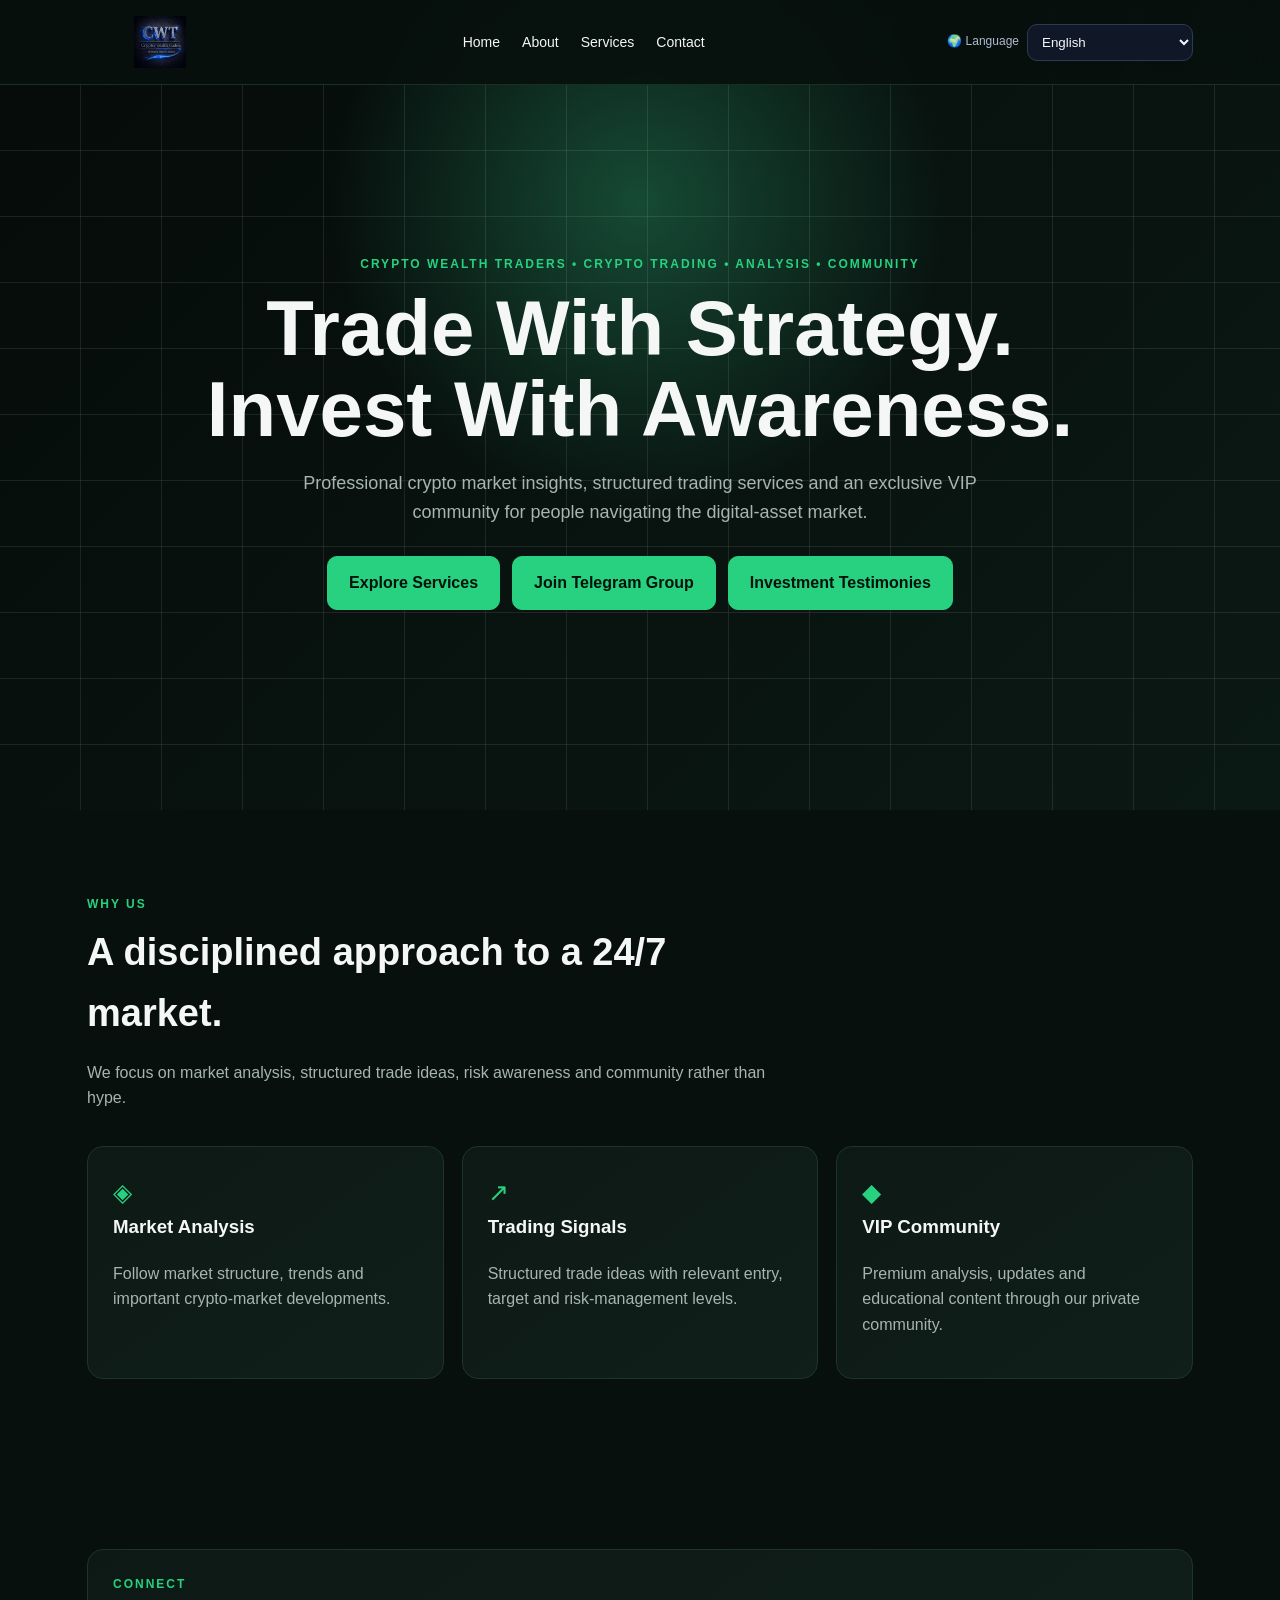
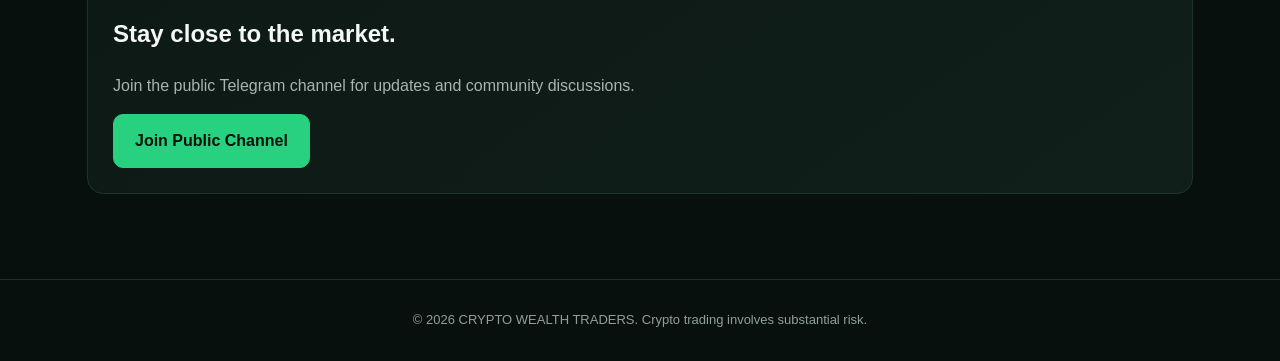
==== commit 2f7e464e: "Update index.html" ====
--- a/index.html
+++ b/index.html
@@ -1 +1 @@
-<!doctype html><html><head><meta charset="utf-8"><meta name="viewport" content="width=device-width,initial-scale=1"><title>CRYPTO WEALTH TRADERS</title><link rel="stylesheet" href="style.css"></head><body><nav class="nav"><div class="navin"><a class="brand" href="index.html"><img src="logo.jpg" alt="CRYPTO WEALTH TRADERS logo"></a><div class="links"><a href="index.html">Home</a><a href="about.html">About</a><a href="services.html">Services</a><a href="contact.html">Contact</a></div><div class="language-picker"><label for="languageSelect">🌍 Language</label><select id="languageSelect" aria-label="Choose language"><option value="en">English</option><option value="af">Afrikaans</option><option value="sq">Albanian</option><option value="am">Amharic</option><option value="ar">Arabic</option><option value="hy">Armenian</option><option value="az">Azerbaijani</option><option value="eu">Basque</option><option value="be">Belarusian</option><option value="bn">Bengali</option><option value="bs">Bosnian</option><option value="bg">Bulgarian</option><option value="ca">Catalan</option><option value="ceb">Cebuano</option><option value="zh-CN">Chinese (Simplified)</option><option value="zh-TW">Chinese (Traditional)</option><option value="co">Corsican</option><option value="hr">Croatian</option><option value="cs">Czech</option><option value="da">Danish</option><option value="nl">Dutch</option><option value="eo">Esperanto</option><option value="et">Estonian</option><option value="tl">Filipino</option><option value="fi">Finnish</option><option value="fr">French</option><option value="fy">Frisian</option><option value="gl">Galician</option><option value="ka">Georgian</option><option value="de">German</option><option value="el">Greek</option><option value="gu">Gujarati</option><option value="ht">Haitian Creole</option><option value="ha">Hausa</option><option value="haw">Hawaiian</option><option value="iw">Hebrew</option><option value="hi">Hindi</option><option value="hmn">Hmong</option><option value="hu">Hungarian</option><option value="is">Icelandic</option><option value="ig">Igbo</option><option value="id">Indonesian</option><option value="ga">Irish</option><option value="it">Italian</option><option value="ja">Japanese</option><option value="jw">Javanese</option><option value="kn">Kannada</option><option value="kk">Kazakh</option><option value="km">Khmer</option><option value="ko">Korean</option><option value="ku">Kurdish</option><option value="ky">Kyrgyz</option><option value="lo">Lao</option><option value="la">Latin</option><option value="lv">Latvian</option><option value="lt">Lithuanian</option><option value="lb">Luxembourgish</option><option value="mk">Macedonian</option><option value="mg">Malagasy</option><option value="ms">Malay</option><option value="ml">Malayalam</option><option value="mt">Maltese</option><option value="mi">Maori</option><option value="mr">Marathi</option><option value="mn">Mongolian</option><option value="my">Myanmar (Burmese)</option><option value="ne">Nepali</option><option value="no">Norwegian</option><option value="ny">Nyanja</option><option value="ps">Pashto</option><option value="fa">Persian</option><option value="pl">Polish</option><option value="pt">Portuguese</option><option value="pa">Punjabi</option><option value="ro">Romanian</option><option value="ru">Russian</option><option value="sm">Samoan</option><option value="gd">Scots Gaelic</option><option value="sr">Serbian</option><option value="st">Sesotho</option><option value="sn">Shona</option><option value="sd">Sindhi</option><option value="si">Sinhala</option><option value="sk">Slovak</option><option value="sl">Slovenian</option><option value="so">Somali</option><option value="es">Spanish</option><option value="su">Sundanese</option><option value="sw">Swahili</option><option value="sv">Swedish</option><option value="tg">Tajik</option><option value="ta">Tamil</option><option value="te">Telugu</option><option value="th">Thai</option><option value="tr">Turkish</option><option value="tk">Turkmen</option><option value="uk">Ukrainian</option><option value="ur">Urdu</option><option value="ug">Uyghur</option><option value="uz">Uzbek</option><option value="vi">Vietnamese</option><option value="cy">Welsh</option><option value="xh">Xhosa</option><option value="yi">Yiddish</option><option value="yo">Yoruba</option><option value="zu">Zulu</option></select></div><div id="google_translate_element" class="google-translate-hidden"></div></div></nav><header class="hero"><div><div class="eyebrow">Crypto Trading • Analysis • Community</div><h1>Trade With Strategy. Invest With Awareness.</h1><p>Professional crypto market insights, structured trading services and an exclusive VIP community for people navigating the digital-asset market.</p><div class="buttons"><a class="btn primary" href="services.html">Explore Services</a><a class="btn primary" href="https://t.me/+eo_-P7eHf6xjNGVk" target="_blank">Join Telegram Group</a><a class="btn primary" href="testimonies.html">Investment Testimonies</a></div></div></header><section><div class="sectionhead"><div class="eyebrow">Why us</div><h2>A disciplined approach to a 24/7 market.</h2><p class="muted">We focus on market analysis, structured trade ideas, risk awareness and community rather than hype.</p></div><div class="grid"><div class="card"><div class="icon">◈</div><h3>Market Analysis</h3><p class="muted">Follow market structure, trends and important crypto-market developments.</p></div><div class="card"><div class="icon">↗</div><h3>Trading Signals</h3><p class="muted">Structured trade ideas with relevant entry, target and risk-management levels.</p></div><div class="card"><div class="icon">◆</div><h3>VIP Community</h3><p class="muted">Premium analysis, updates and educational content through our private community.</p></div></div></section><section><div class="card"><div class="eyebrow">Connect</div><h2>Stay close to the market.</h2><p class="muted">Join the public Telegram channel for updates and community discussions.</p><a class="btn primary" href="https://t.me/+eo_-P7eHf6xjNGVk" target="_blank">Join Public Channel</a></div></section><footer>© 2026 CRYPTO WEALTH TRADERS. Crypto trading involves substantial risk.</footer><script src="language.js"></script><script>function googleTranslateElementInit(){new google.translate.TranslateElement({pageLanguage:'en',autoDisplay:false},'google_translate_element');}</script><script src="https://translate.google.com/translate_a/element.js?cb=googleTranslateElementInit"></script></body></html>
+<!doctype html><html><head><meta charset="utf-8"><meta name="viewport" content="width=device-width,initial-scale=1"><title>CRYPTO WEALTH TRADERS</title><link rel="stylesheet" href="style.css"></head><body><nav class="nav"><div class="navin"><a class="brand" href="index.html"><img src="logo.jpg" alt="CRYPTO WEALTH TRADERS logo"></a><div class="links"><a href="index.html">Home</a><a href="about.html">About</a><a href="services.html">Services</a><a href="contact.html">Contact</a></div><div class="language-picker"><label for="languageSelect">🌍 Language</label><select id="languageSelect" aria-label="Choose language"><option value="en">English</option><option value="af">Afrikaans</option><option value="sq">Albanian</option><option value="am">Amharic</option><option value="ar">Arabic</option><option value="hy">Armenian</option><option value="az">Azerbaijani</option><option value="eu">Basque</option><option value="be">Belarusian</option><option value="bn">Bengali</option><option value="bs">Bosnian</option><option value="bg">Bulgarian</option><option value="ca">Catalan</option><option value="ceb">Cebuano</option><option value="zh-CN">Chinese (Simplified)</option><option value="zh-TW">Chinese (Traditional)</option><option value="co">Corsican</option><option value="hr">Croatian</option><option value="cs">Czech</option><option value="da">Danish</option><option value="nl">Dutch</option><option value="eo">Esperanto</option><option value="et">Estonian</option><option value="tl">Filipino</option><option value="fi">Finnish</option><option value="fr">French</option><option value="fy">Frisian</option><option value="gl">Galician</option><option value="ka">Georgian</option><option value="de">German</option><option value="el">Greek</option><option value="gu">Gujarati</option><option value="ht">Haitian Creole</option><option value="ha">Hausa</option><option value="haw">Hawaiian</option><option value="iw">Hebrew</option><option value="hi">Hindi</option><option value="hmn">Hmong</option><option value="hu">Hungarian</option><option value="is">Icelandic</option><option value="ig">Igbo</option><option value="id">Indonesian</option><option value="ga">Irish</option><option value="it">Italian</option><option value="ja">Japanese</option><option value="jw">Javanese</option><option value="kn">Kannada</option><option value="kk">Kazakh</option><option value="km">Khmer</option><option value="ko">Korean</option><option value="ku">Kurdish</option><option value="ky">Kyrgyz</option><option value="lo">Lao</option><option value="la">Latin</option><option value="lv">Latvian</option><option value="lt">Lithuanian</option><option value="lb">Luxembourgish</option><option value="mk">Macedonian</option><option value="mg">Malagasy</option><option value="ms">Malay</option><option value="ml">Malayalam</option><option value="mt">Maltese</option><option value="mi">Maori</option><option value="mr">Marathi</option><option value="mn">Mongolian</option><option value="my">Myanmar (Burmese)</option><option value="ne">Nepali</option><option value="no">Norwegian</option><option value="ny">Nyanja</option><option value="ps">Pashto</option><option value="fa">Persian</option><option value="pl">Polish</option><option value="pt">Portuguese</option><option value="pa">Punjabi</option><option value="ro">Romanian</option><option value="ru">Russian</option><option value="sm">Samoan</option><option value="gd">Scots Gaelic</option><option value="sr">Serbian</option><option value="st">Sesotho</option><option value="sn">Shona</option><option value="sd">Sindhi</option><option value="si">Sinhala</option><option value="sk">Slovak</option><option value="sl">Slovenian</option><option value="so">Somali</option><option value="es">Spanish</option><option value="su">Sundanese</option><option value="sw">Swahili</option><option value="sv">Swedish</option><option value="tg">Tajik</option><option value="ta">Tamil</option><option value="te">Telugu</option><option value="th">Thai</option><option value="tr">Turkish</option><option value="tk">Turkmen</option><option value="uk">Ukrainian</option><option value="ur">Urdu</option><option value="ug">Uyghur</option><option value="uz">Uzbek</option><option value="vi">Vietnamese</option><option value="cy">Welsh</option><option value="xh">Xhosa</option><option value="yi">Yiddish</option><option value="yo">Yoruba</option><option value="zu">Zulu</option></select></div><div id="google_translate_element" class="google-translate-hidden"></div></div></nav><header class="hero"><div><div class="eyebrow">CRYPTO WEALTH TRADERS • Crypto Trading • Analysis • Community</div><h1>Trade With Strategy. Invest With Awareness.</h1><p>Professional crypto market insights, structured trading services and an exclusive VIP community for people navigating the digital-asset market.</p><div class="buttons"><a class="btn primary" href="services.html">Explore Services</a><a class="btn primary" href="https://t.me/+eo_-P7eHf6xjNGVk" target="_blank">Join Telegram Group</a><a class="btn primary" href="testimonies.html">Investment Testimonies</a></div></div></header><section><div class="sectionhead"><div class="eyebrow">Why us</div><h2>A disciplined approach to a 24/7 market.</h2><p class="muted">We focus on market analysis, structured trade ideas, risk awareness and community rather than hype.</p></div><div class="grid"><div class="card"><div class="icon">◈</div><h3>Market Analysis</h3><p class="muted">Follow market structure, trends and important crypto-market developments.</p></div><div class="card"><div class="icon">↗</div><h3>Trading Signals</h3><p class="muted">Structured trade ideas with relevant entry, target and risk-management levels.</p></div><div class="card"><div class="icon">◆</div><h3>VIP Community</h3><p class="muted">Premium analysis, updates and educational content through our private community.</p></div></div></section><section><div class="card"><div class="eyebrow">Connect</div><h2>Stay close to the market.</h2><p class="muted">Join the public Telegram channel for updates and community discussions.</p><a class="btn primary" href="https://t.me/+eo_-P7eHf6xjNGVk" target="_blank">Join Public Channel</a></div></section><footer>© 2026 CRYPTO WEALTH TRADERS. Crypto trading involves substantial risk.</footer><script src="language.js"></script><script>function googleTranslateElementInit(){new google.translate.TranslateElement({pageLanguage:'en',autoDisplay:false},'google_translate_element');}</script><script src="https://translate.google.com/translate_a/element.js?cb=googleTranslateElementInit"></script></body></html>
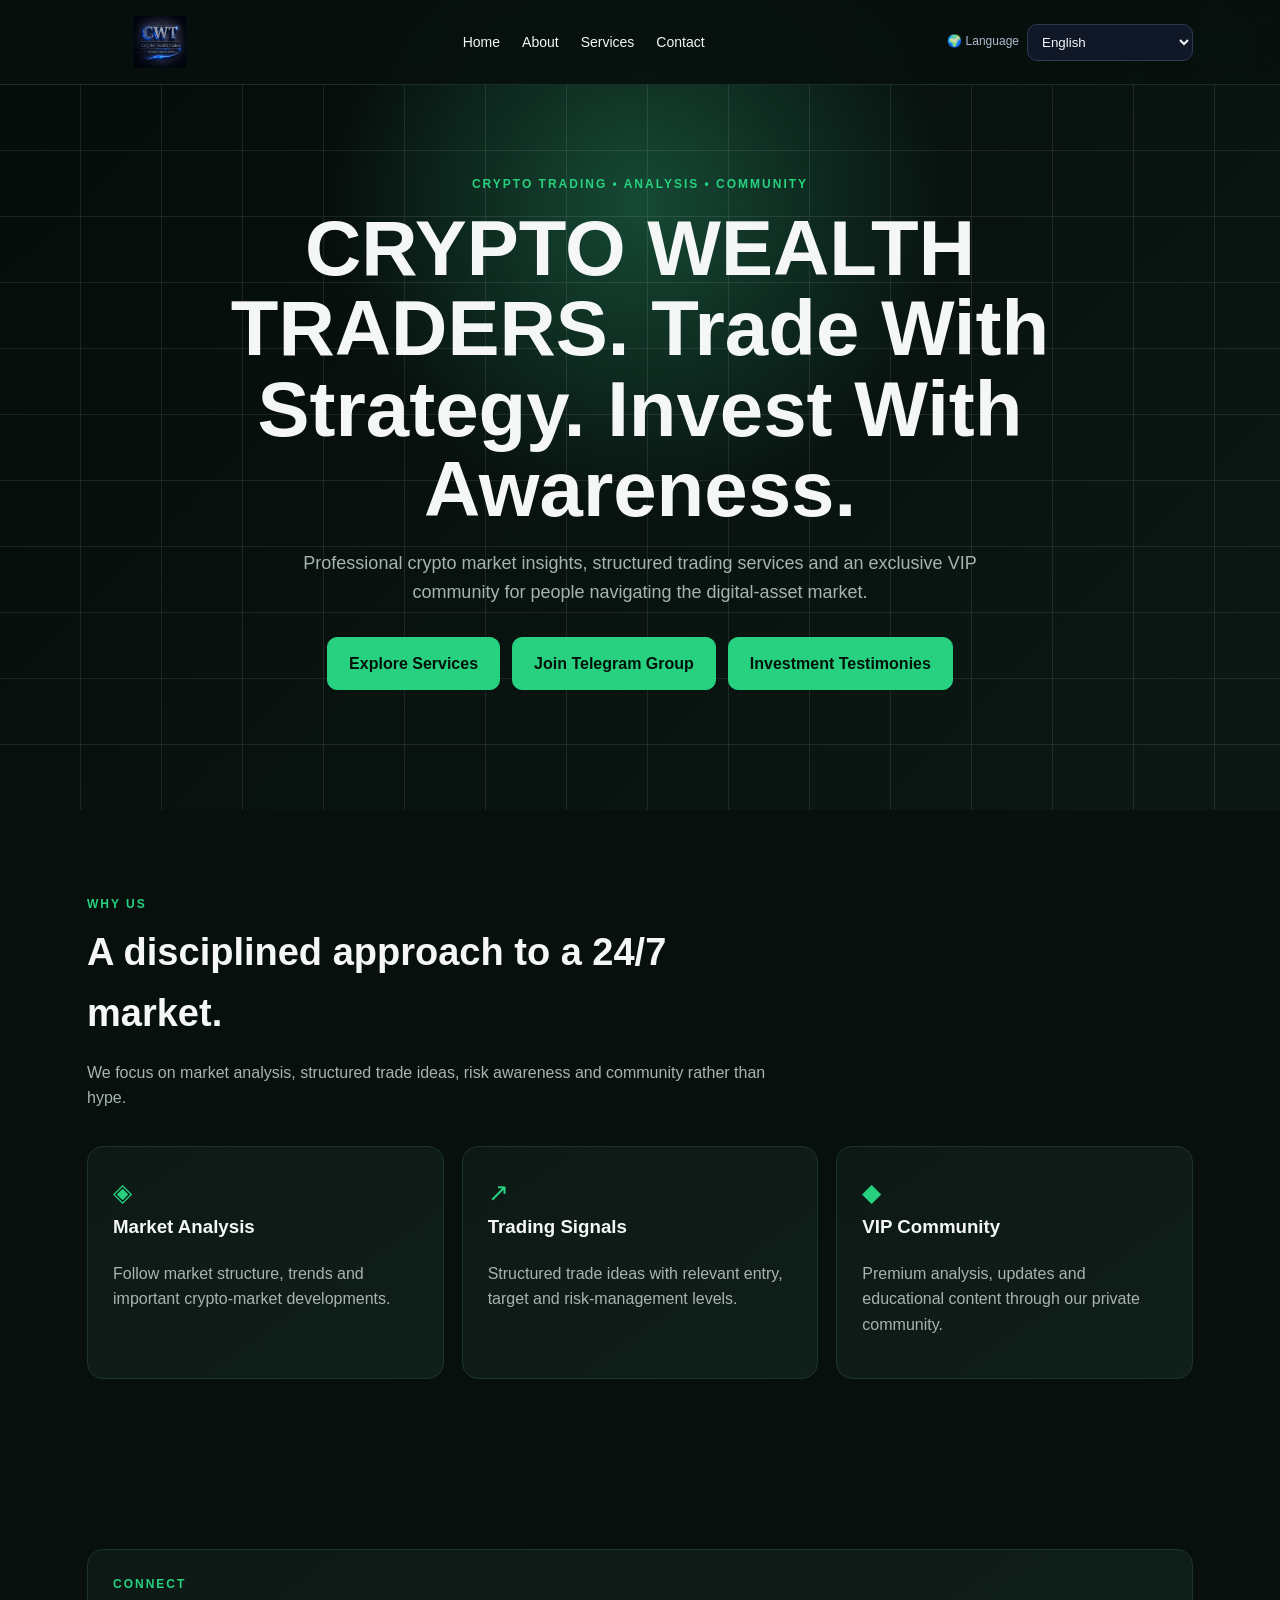
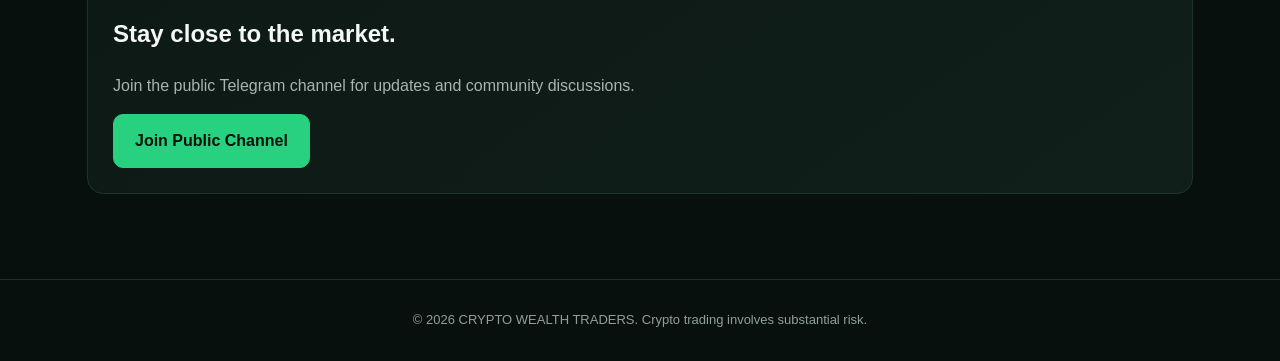
==== commit acce6c66: "Update index.html" ====
--- a/index.html
+++ b/index.html
@@ -1 +1 @@
-<!doctype html><html><head><meta charset="utf-8"><meta name="viewport" content="width=device-width,initial-scale=1"><title>CRYPTO WEALTH TRADERS</title><link rel="stylesheet" href="style.css"></head><body><nav class="nav"><div class="navin"><a class="brand" href="index.html"><img src="logo.jpg" alt="CRYPTO WEALTH TRADERS logo"></a><div class="links"><a href="index.html">Home</a><a href="about.html">About</a><a href="services.html">Services</a><a href="contact.html">Contact</a></div><div class="language-picker"><label for="languageSelect">🌍 Language</label><select id="languageSelect" aria-label="Choose language"><option value="en">English</option><option value="af">Afrikaans</option><option value="sq">Albanian</option><option value="am">Amharic</option><option value="ar">Arabic</option><option value="hy">Armenian</option><option value="az">Azerbaijani</option><option value="eu">Basque</option><option value="be">Belarusian</option><option value="bn">Bengali</option><option value="bs">Bosnian</option><option value="bg">Bulgarian</option><option value="ca">Catalan</option><option value="ceb">Cebuano</option><option value="zh-CN">Chinese (Simplified)</option><option value="zh-TW">Chinese (Traditional)</option><option value="co">Corsican</option><option value="hr">Croatian</option><option value="cs">Czech</option><option value="da">Danish</option><option value="nl">Dutch</option><option value="eo">Esperanto</option><option value="et">Estonian</option><option value="tl">Filipino</option><option value="fi">Finnish</option><option value="fr">French</option><option value="fy">Frisian</option><option value="gl">Galician</option><option value="ka">Georgian</option><option value="de">German</option><option value="el">Greek</option><option value="gu">Gujarati</option><option value="ht">Haitian Creole</option><option value="ha">Hausa</option><option value="haw">Hawaiian</option><option value="iw">Hebrew</option><option value="hi">Hindi</option><option value="hmn">Hmong</option><option value="hu">Hungarian</option><option value="is">Icelandic</option><option value="ig">Igbo</option><option value="id">Indonesian</option><option value="ga">Irish</option><option value="it">Italian</option><option value="ja">Japanese</option><option value="jw">Javanese</option><option value="kn">Kannada</option><option value="kk">Kazakh</option><option value="km">Khmer</option><option value="ko">Korean</option><option value="ku">Kurdish</option><option value="ky">Kyrgyz</option><option value="lo">Lao</option><option value="la">Latin</option><option value="lv">Latvian</option><option value="lt">Lithuanian</option><option value="lb">Luxembourgish</option><option value="mk">Macedonian</option><option value="mg">Malagasy</option><option value="ms">Malay</option><option value="ml">Malayalam</option><option value="mt">Maltese</option><option value="mi">Maori</option><option value="mr">Marathi</option><option value="mn">Mongolian</option><option value="my">Myanmar (Burmese)</option><option value="ne">Nepali</option><option value="no">Norwegian</option><option value="ny">Nyanja</option><option value="ps">Pashto</option><option value="fa">Persian</option><option value="pl">Polish</option><option value="pt">Portuguese</option><option value="pa">Punjabi</option><option value="ro">Romanian</option><option value="ru">Russian</option><option value="sm">Samoan</option><option value="gd">Scots Gaelic</option><option value="sr">Serbian</option><option value="st">Sesotho</option><option value="sn">Shona</option><option value="sd">Sindhi</option><option value="si">Sinhala</option><option value="sk">Slovak</option><option value="sl">Slovenian</option><option value="so">Somali</option><option value="es">Spanish</option><option value="su">Sundanese</option><option value="sw">Swahili</option><option value="sv">Swedish</option><option value="tg">Tajik</option><option value="ta">Tamil</option><option value="te">Telugu</option><option value="th">Thai</option><option value="tr">Turkish</option><option value="tk">Turkmen</option><option value="uk">Ukrainian</option><option value="ur">Urdu</option><option value="ug">Uyghur</option><option value="uz">Uzbek</option><option value="vi">Vietnamese</option><option value="cy">Welsh</option><option value="xh">Xhosa</option><option value="yi">Yiddish</option><option value="yo">Yoruba</option><option value="zu">Zulu</option></select></div><div id="google_translate_element" class="google-translate-hidden"></div></div></nav><header class="hero"><div><div class="eyebrow">CRYPTO WEALTH TRADERS • Crypto Trading • Analysis • Community</div><h1>Trade With Strategy. Invest With Awareness.</h1><p>Professional crypto market insights, structured trading services and an exclusive VIP community for people navigating the digital-asset market.</p><div class="buttons"><a class="btn primary" href="services.html">Explore Services</a><a class="btn primary" href="https://t.me/+eo_-P7eHf6xjNGVk" target="_blank">Join Telegram Group</a><a class="btn primary" href="testimonies.html">Investment Testimonies</a></div></div></header><section><div class="sectionhead"><div class="eyebrow">Why us</div><h2>A disciplined approach to a 24/7 market.</h2><p class="muted">We focus on market analysis, structured trade ideas, risk awareness and community rather than hype.</p></div><div class="grid"><div class="card"><div class="icon">◈</div><h3>Market Analysis</h3><p class="muted">Follow market structure, trends and important crypto-market developments.</p></div><div class="card"><div class="icon">↗</div><h3>Trading Signals</h3><p class="muted">Structured trade ideas with relevant entry, target and risk-management levels.</p></div><div class="card"><div class="icon">◆</div><h3>VIP Community</h3><p class="muted">Premium analysis, updates and educational content through our private community.</p></div></div></section><section><div class="card"><div class="eyebrow">Connect</div><h2>Stay close to the market.</h2><p class="muted">Join the public Telegram channel for updates and community discussions.</p><a class="btn primary" href="https://t.me/+eo_-P7eHf6xjNGVk" target="_blank">Join Public Channel</a></div></section><footer>© 2026 CRYPTO WEALTH TRADERS. Crypto trading involves substantial risk.</footer><script src="language.js"></script><script>function googleTranslateElementInit(){new google.translate.TranslateElement({pageLanguage:'en',autoDisplay:false},'google_translate_element');}</script><script src="https://translate.google.com/translate_a/element.js?cb=googleTranslateElementInit"></script></body></html>
+<!doctype html><html><head><meta charset="utf-8"><meta name="viewport" content="width=device-width,initial-scale=1"><title>CRYPTO WEALTH TRADERS</title><link rel="stylesheet" href="style.css"></head><body><nav class="nav"><div class="navin"><a class="brand" href="index.html"><img src="logo.jpg" alt="CRYPTO WEALTH TRADERS logo"></a><div class="links"><a href="index.html">Home</a><a href="about.html">About</a><a href="services.html">Services</a><a href="contact.html">Contact</a></div><div class="language-picker"><label for="languageSelect">🌍 Language</label><select id="languageSelect" aria-label="Choose language"><option value="en">English</option><option value="af">Afrikaans</option><option value="sq">Albanian</option><option value="am">Amharic</option><option value="ar">Arabic</option><option value="hy">Armenian</option><option value="az">Azerbaijani</option><option value="eu">Basque</option><option value="be">Belarusian</option><option value="bn">Bengali</option><option value="bs">Bosnian</option><option value="bg">Bulgarian</option><option value="ca">Catalan</option><option value="ceb">Cebuano</option><option value="zh-CN">Chinese (Simplified)</option><option value="zh-TW">Chinese (Traditional)</option><option value="co">Corsican</option><option value="hr">Croatian</option><option value="cs">Czech</option><option value="da">Danish</option><option value="nl">Dutch</option><option value="eo">Esperanto</option><option value="et">Estonian</option><option value="tl">Filipino</option><option value="fi">Finnish</option><option value="fr">French</option><option value="fy">Frisian</option><option value="gl">Galician</option><option value="ka">Georgian</option><option value="de">German</option><option value="el">Greek</option><option value="gu">Gujarati</option><option value="ht">Haitian Creole</option><option value="ha">Hausa</option><option value="haw">Hawaiian</option><option value="iw">Hebrew</option><option value="hi">Hindi</option><option value="hmn">Hmong</option><option value="hu">Hungarian</option><option value="is">Icelandic</option><option value="ig">Igbo</option><option value="id">Indonesian</option><option value="ga">Irish</option><option value="it">Italian</option><option value="ja">Japanese</option><option value="jw">Javanese</option><option value="kn">Kannada</option><option value="kk">Kazakh</option><option value="km">Khmer</option><option value="ko">Korean</option><option value="ku">Kurdish</option><option value="ky">Kyrgyz</option><option value="lo">Lao</option><option value="la">Latin</option><option value="lv">Latvian</option><option value="lt">Lithuanian</option><option value="lb">Luxembourgish</option><option value="mk">Macedonian</option><option value="mg">Malagasy</option><option value="ms">Malay</option><option value="ml">Malayalam</option><option value="mt">Maltese</option><option value="mi">Maori</option><option value="mr">Marathi</option><option value="mn">Mongolian</option><option value="my">Myanmar (Burmese)</option><option value="ne">Nepali</option><option value="no">Norwegian</option><option value="ny">Nyanja</option><option value="ps">Pashto</option><option value="fa">Persian</option><option value="pl">Polish</option><option value="pt">Portuguese</option><option value="pa">Punjabi</option><option value="ro">Romanian</option><option value="ru">Russian</option><option value="sm">Samoan</option><option value="gd">Scots Gaelic</option><option value="sr">Serbian</option><option value="st">Sesotho</option><option value="sn">Shona</option><option value="sd">Sindhi</option><option value="si">Sinhala</option><option value="sk">Slovak</option><option value="sl">Slovenian</option><option value="so">Somali</option><option value="es">Spanish</option><option value="su">Sundanese</option><option value="sw">Swahili</option><option value="sv">Swedish</option><option value="tg">Tajik</option><option value="ta">Tamil</option><option value="te">Telugu</option><option value="th">Thai</option><option value="tr">Turkish</option><option value="tk">Turkmen</option><option value="uk">Ukrainian</option><option value="ur">Urdu</option><option value="ug">Uyghur</option><option value="uz">Uzbek</option><option value="vi">Vietnamese</option><option value="cy">Welsh</option><option value="xh">Xhosa</option><option value="yi">Yiddish</option><option value="yo">Yoruba</option><option value="zu">Zulu</option></select></div><div id="google_translate_element" class="google-translate-hidden"></div></div></nav><header class="hero"><div><div class="eyebrow">Crypto Trading • Analysis • Community</div><h1>CRYPTO WEALTH TRADERS. Trade With Strategy. Invest With Awareness.</h1><p>Professional crypto market insights, structured trading services and an exclusive VIP community for people navigating the digital-asset market.</p><div class="buttons"><a class="btn primary" href="services.html">Explore Services</a><a class="btn primary" href="https://t.me/+eo_-P7eHf6xjNGVk" target="_blank">Join Telegram Group</a><a class="btn primary" href="testimonies.html">Investment Testimonies</a></div></div></header><section><div class="sectionhead"><div class="eyebrow">Why us</div><h2>A disciplined approach to a 24/7 market.</h2><p class="muted">We focus on market analysis, structured trade ideas, risk awareness and community rather than hype.</p></div><div class="grid"><div class="card"><div class="icon">◈</div><h3>Market Analysis</h3><p class="muted">Follow market structure, trends and important crypto-market developments.</p></div><div class="card"><div class="icon">↗</div><h3>Trading Signals</h3><p class="muted">Structured trade ideas with relevant entry, target and risk-management levels.</p></div><div class="card"><div class="icon">◆</div><h3>VIP Community</h3><p class="muted">Premium analysis, updates and educational content through our private community.</p></div></div></section><section><div class="card"><div class="eyebrow">Connect</div><h2>Stay close to the market.</h2><p class="muted">Join the public Telegram channel for updates and community discussions.</p><a class="btn primary" href="https://t.me/+eo_-P7eHf6xjNGVk" target="_blank">Join Public Channel</a></div></section><footer>© 2026 CRYPTO WEALTH TRADERS. Crypto trading involves substantial risk.</footer><script src="language.js"></script><script>function googleTranslateElementInit(){new google.translate.TranslateElement({pageLanguage:'en',autoDisplay:false},'google_translate_element');}</script><script src="https://translate.google.com/translate_a/element.js?cb=googleTranslateElementInit"></script></body></html>
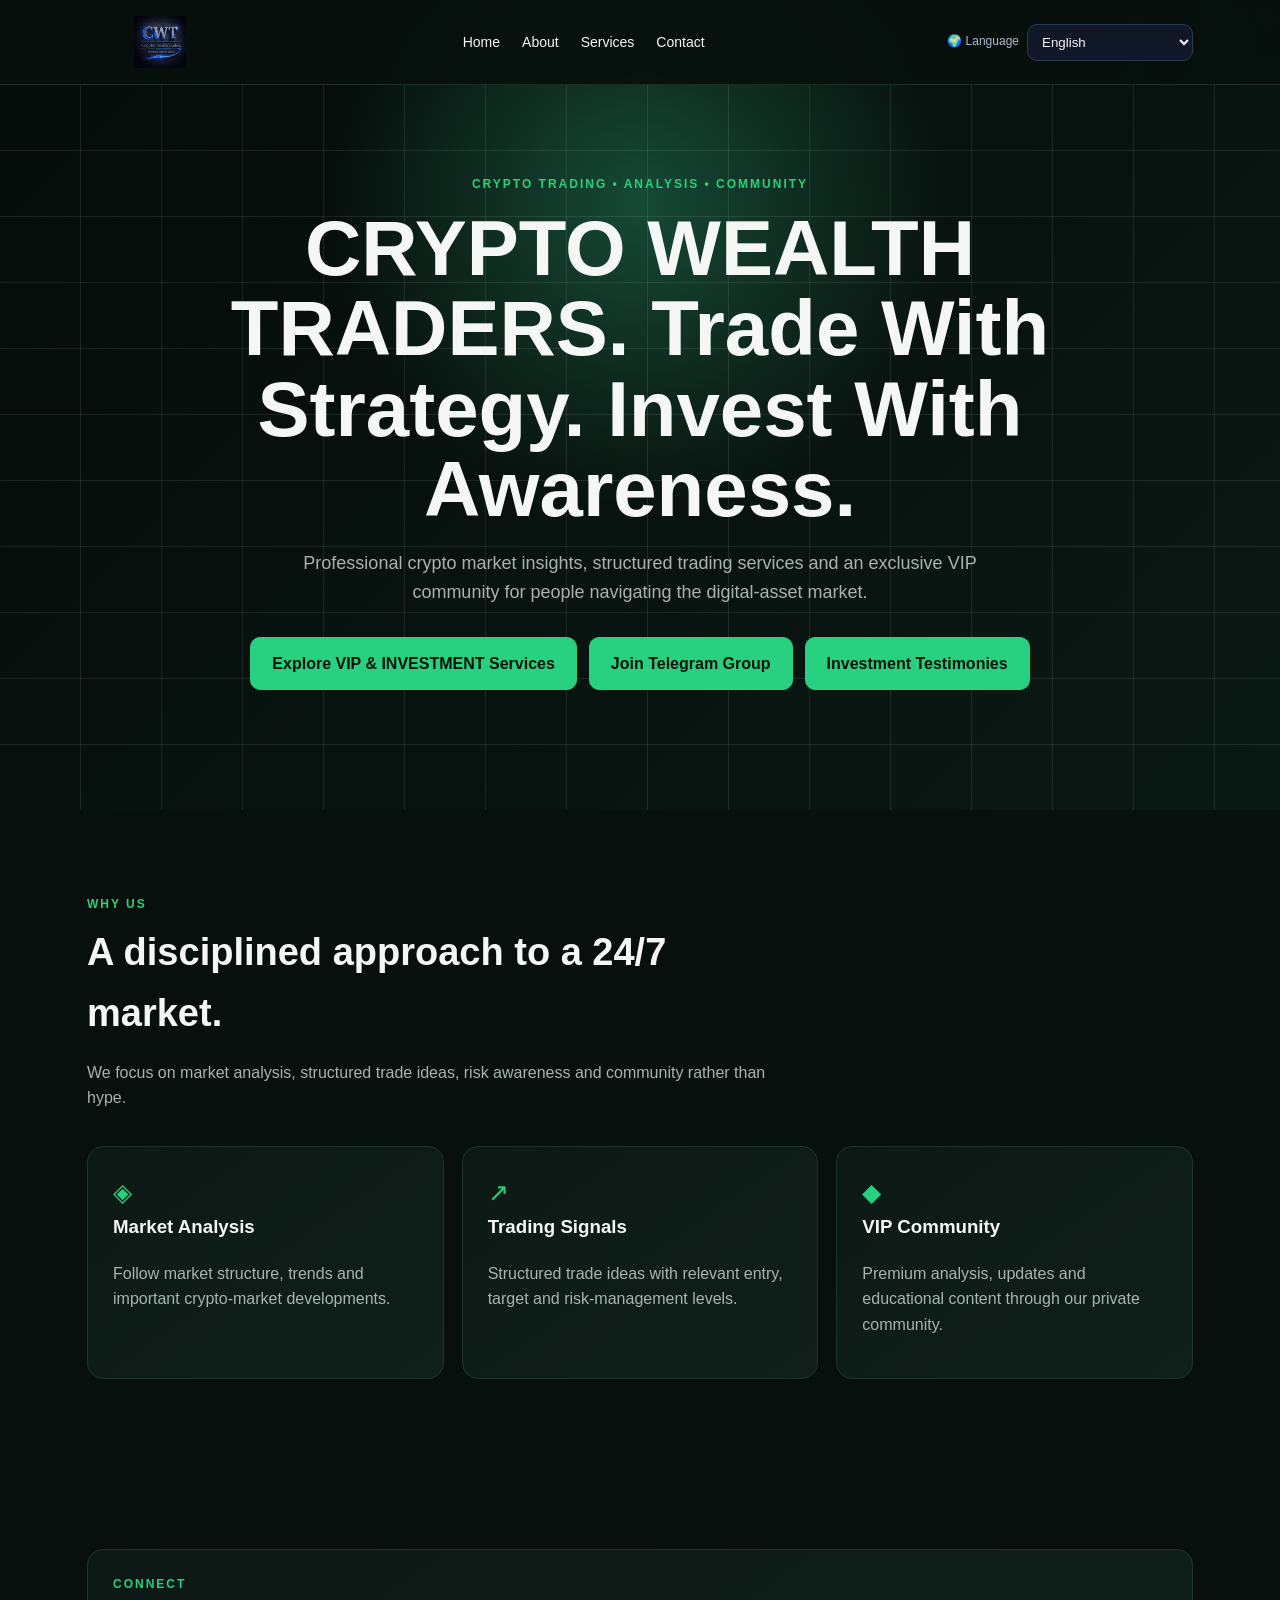
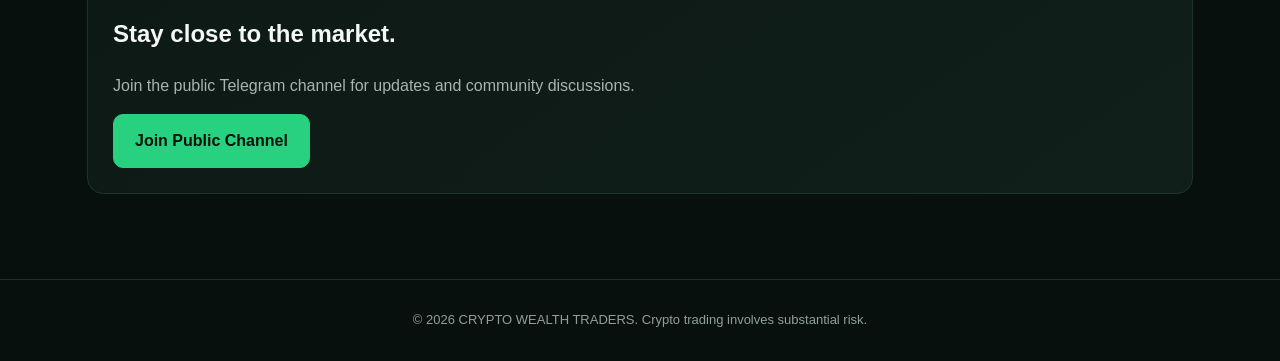
==== commit fe08df02: "Update index.html" ====
--- a/index.html
+++ b/index.html
@@ -1 +1 @@
-<!doctype html><html><head><meta charset="utf-8"><meta name="viewport" content="width=device-width,initial-scale=1"><title>CRYPTO WEALTH TRADERS</title><link rel="stylesheet" href="style.css"></head><body><nav class="nav"><div class="navin"><a class="brand" href="index.html"><img src="logo.jpg" alt="CRYPTO WEALTH TRADERS logo"></a><div class="links"><a href="index.html">Home</a><a href="about.html">About</a><a href="services.html">Services</a><a href="contact.html">Contact</a></div><div class="language-picker"><label for="languageSelect">🌍 Language</label><select id="languageSelect" aria-label="Choose language"><option value="en">English</option><option value="af">Afrikaans</option><option value="sq">Albanian</option><option value="am">Amharic</option><option value="ar">Arabic</option><option value="hy">Armenian</option><option value="az">Azerbaijani</option><option value="eu">Basque</option><option value="be">Belarusian</option><option value="bn">Bengali</option><option value="bs">Bosnian</option><option value="bg">Bulgarian</option><option value="ca">Catalan</option><option value="ceb">Cebuano</option><option value="zh-CN">Chinese (Simplified)</option><option value="zh-TW">Chinese (Traditional)</option><option value="co">Corsican</option><option value="hr">Croatian</option><option value="cs">Czech</option><option value="da">Danish</option><option value="nl">Dutch</option><option value="eo">Esperanto</option><option value="et">Estonian</option><option value="tl">Filipino</option><option value="fi">Finnish</option><option value="fr">French</option><option value="fy">Frisian</option><option value="gl">Galician</option><option value="ka">Georgian</option><option value="de">German</option><option value="el">Greek</option><option value="gu">Gujarati</option><option value="ht">Haitian Creole</option><option value="ha">Hausa</option><option value="haw">Hawaiian</option><option value="iw">Hebrew</option><option value="hi">Hindi</option><option value="hmn">Hmong</option><option value="hu">Hungarian</option><option value="is">Icelandic</option><option value="ig">Igbo</option><option value="id">Indonesian</option><option value="ga">Irish</option><option value="it">Italian</option><option value="ja">Japanese</option><option value="jw">Javanese</option><option value="kn">Kannada</option><option value="kk">Kazakh</option><option value="km">Khmer</option><option value="ko">Korean</option><option value="ku">Kurdish</option><option value="ky">Kyrgyz</option><option value="lo">Lao</option><option value="la">Latin</option><option value="lv">Latvian</option><option value="lt">Lithuanian</option><option value="lb">Luxembourgish</option><option value="mk">Macedonian</option><option value="mg">Malagasy</option><option value="ms">Malay</option><option value="ml">Malayalam</option><option value="mt">Maltese</option><option value="mi">Maori</option><option value="mr">Marathi</option><option value="mn">Mongolian</option><option value="my">Myanmar (Burmese)</option><option value="ne">Nepali</option><option value="no">Norwegian</option><option value="ny">Nyanja</option><option value="ps">Pashto</option><option value="fa">Persian</option><option value="pl">Polish</option><option value="pt">Portuguese</option><option value="pa">Punjabi</option><option value="ro">Romanian</option><option value="ru">Russian</option><option value="sm">Samoan</option><option value="gd">Scots Gaelic</option><option value="sr">Serbian</option><option value="st">Sesotho</option><option value="sn">Shona</option><option value="sd">Sindhi</option><option value="si">Sinhala</option><option value="sk">Slovak</option><option value="sl">Slovenian</option><option value="so">Somali</option><option value="es">Spanish</option><option value="su">Sundanese</option><option value="sw">Swahili</option><option value="sv">Swedish</option><option value="tg">Tajik</option><option value="ta">Tamil</option><option value="te">Telugu</option><option value="th">Thai</option><option value="tr">Turkish</option><option value="tk">Turkmen</option><option value="uk">Ukrainian</option><option value="ur">Urdu</option><option value="ug">Uyghur</option><option value="uz">Uzbek</option><option value="vi">Vietnamese</option><option value="cy">Welsh</option><option value="xh">Xhosa</option><option value="yi">Yiddish</option><option value="yo">Yoruba</option><option value="zu">Zulu</option></select></div><div id="google_translate_element" class="google-translate-hidden"></div></div></nav><header class="hero"><div><div class="eyebrow">Crypto Trading • Analysis • Community</div><h1>CRYPTO WEALTH TRADERS. Trade With Strategy. Invest With Awareness.</h1><p>Professional crypto market insights, structured trading services and an exclusive VIP community for people navigating the digital-asset market.</p><div class="buttons"><a class="btn primary" href="services.html">Explore Services</a><a class="btn primary" href="https://t.me/+eo_-P7eHf6xjNGVk" target="_blank">Join Telegram Group</a><a class="btn primary" href="testimonies.html">Investment Testimonies</a></div></div></header><section><div class="sectionhead"><div class="eyebrow">Why us</div><h2>A disciplined approach to a 24/7 market.</h2><p class="muted">We focus on market analysis, structured trade ideas, risk awareness and community rather than hype.</p></div><div class="grid"><div class="card"><div class="icon">◈</div><h3>Market Analysis</h3><p class="muted">Follow market structure, trends and important crypto-market developments.</p></div><div class="card"><div class="icon">↗</div><h3>Trading Signals</h3><p class="muted">Structured trade ideas with relevant entry, target and risk-management levels.</p></div><div class="card"><div class="icon">◆</div><h3>VIP Community</h3><p class="muted">Premium analysis, updates and educational content through our private community.</p></div></div></section><section><div class="card"><div class="eyebrow">Connect</div><h2>Stay close to the market.</h2><p class="muted">Join the public Telegram channel for updates and community discussions.</p><a class="btn primary" href="https://t.me/+eo_-P7eHf6xjNGVk" target="_blank">Join Public Channel</a></div></section><footer>© 2026 CRYPTO WEALTH TRADERS. Crypto trading involves substantial risk.</footer><script src="language.js"></script><script>function googleTranslateElementInit(){new google.translate.TranslateElement({pageLanguage:'en',autoDisplay:false},'google_translate_element');}</script><script src="https://translate.google.com/translate_a/element.js?cb=googleTranslateElementInit"></script></body></html>
+<!doctype html><html><head><meta charset="utf-8"><meta name="viewport" content="width=device-width,initial-scale=1"><title>CRYPTO WEALTH TRADERS</title><link rel="stylesheet" href="style.css"></head><body><nav class="nav"><div class="navin"><a class="brand" href="index.html"><img src="logo.jpg" alt="CRYPTO WEALTH TRADERS logo"></a><div class="links"><a href="index.html">Home</a><a href="about.html">About</a><a href="services.html">Services</a><a href="contact.html">Contact</a></div><div class="language-picker"><label for="languageSelect">🌍 Language</label><select id="languageSelect" aria-label="Choose language"><option value="en">English</option><option value="af">Afrikaans</option><option value="sq">Albanian</option><option value="am">Amharic</option><option value="ar">Arabic</option><option value="hy">Armenian</option><option value="az">Azerbaijani</option><option value="eu">Basque</option><option value="be">Belarusian</option><option value="bn">Bengali</option><option value="bs">Bosnian</option><option value="bg">Bulgarian</option><option value="ca">Catalan</option><option value="ceb">Cebuano</option><option value="zh-CN">Chinese (Simplified)</option><option value="zh-TW">Chinese (Traditional)</option><option value="co">Corsican</option><option value="hr">Croatian</option><option value="cs">Czech</option><option value="da">Danish</option><option value="nl">Dutch</option><option value="eo">Esperanto</option><option value="et">Estonian</option><option value="tl">Filipino</option><option value="fi">Finnish</option><option value="fr">French</option><option value="fy">Frisian</option><option value="gl">Galician</option><option value="ka">Georgian</option><option value="de">German</option><option value="el">Greek</option><option value="gu">Gujarati</option><option value="ht">Haitian Creole</option><option value="ha">Hausa</option><option value="haw">Hawaiian</option><option value="iw">Hebrew</option><option value="hi">Hindi</option><option value="hmn">Hmong</option><option value="hu">Hungarian</option><option value="is">Icelandic</option><option value="ig">Igbo</option><option value="id">Indonesian</option><option value="ga">Irish</option><option value="it">Italian</option><option value="ja">Japanese</option><option value="jw">Javanese</option><option value="kn">Kannada</option><option value="kk">Kazakh</option><option value="km">Khmer</option><option value="ko">Korean</option><option value="ku">Kurdish</option><option value="ky">Kyrgyz</option><option value="lo">Lao</option><option value="la">Latin</option><option value="lv">Latvian</option><option value="lt">Lithuanian</option><option value="lb">Luxembourgish</option><option value="mk">Macedonian</option><option value="mg">Malagasy</option><option value="ms">Malay</option><option value="ml">Malayalam</option><option value="mt">Maltese</option><option value="mi">Maori</option><option value="mr">Marathi</option><option value="mn">Mongolian</option><option value="my">Myanmar (Burmese)</option><option value="ne">Nepali</option><option value="no">Norwegian</option><option value="ny">Nyanja</option><option value="ps">Pashto</option><option value="fa">Persian</option><option value="pl">Polish</option><option value="pt">Portuguese</option><option value="pa">Punjabi</option><option value="ro">Romanian</option><option value="ru">Russian</option><option value="sm">Samoan</option><option value="gd">Scots Gaelic</option><option value="sr">Serbian</option><option value="st">Sesotho</option><option value="sn">Shona</option><option value="sd">Sindhi</option><option value="si">Sinhala</option><option value="sk">Slovak</option><option value="sl">Slovenian</option><option value="so">Somali</option><option value="es">Spanish</option><option value="su">Sundanese</option><option value="sw">Swahili</option><option value="sv">Swedish</option><option value="tg">Tajik</option><option value="ta">Tamil</option><option value="te">Telugu</option><option value="th">Thai</option><option value="tr">Turkish</option><option value="tk">Turkmen</option><option value="uk">Ukrainian</option><option value="ur">Urdu</option><option value="ug">Uyghur</option><option value="uz">Uzbek</option><option value="vi">Vietnamese</option><option value="cy">Welsh</option><option value="xh">Xhosa</option><option value="yi">Yiddish</option><option value="yo">Yoruba</option><option value="zu">Zulu</option></select></div><div id="google_translate_element" class="google-translate-hidden"></div></div></nav><header class="hero"><div><div class="eyebrow">Crypto Trading • Analysis • Community</div><h1>CRYPTO WEALTH TRADERS. Trade With Strategy. Invest With Awareness.</h1><p>Professional crypto market insights, structured trading services and an exclusive VIP community for people navigating the digital-asset market.</p><div class="buttons"><a class="btn primary" href="services.html">Explore VIP & INVESTMENT Services</a><a class="btn primary" href="https://t.me/+eo_-P7eHf6xjNGVk" target="_blank">Join Telegram Group</a><a class="btn primary" href="testimonies.html">Investment Testimonies</a></div></div></header><section><div class="sectionhead"><div class="eyebrow">Why us</div><h2>A disciplined approach to a 24/7 market.</h2><p class="muted">We focus on market analysis, structured trade ideas, risk awareness and community rather than hype.</p></div><div class="grid"><div class="card"><div class="icon">◈</div><h3>Market Analysis</h3><p class="muted">Follow market structure, trends and important crypto-market developments.</p></div><div class="card"><div class="icon">↗</div><h3>Trading Signals</h3><p class="muted">Structured trade ideas with relevant entry, target and risk-management levels.</p></div><div class="card"><div class="icon">◆</div><h3>VIP Community</h3><p class="muted">Premium analysis, updates and educational content through our private community.</p></div></div></section><section><div class="card"><div class="eyebrow">Connect</div><h2>Stay close to the market.</h2><p class="muted">Join the public Telegram channel for updates and community discussions.</p><a class="btn primary" href="https://t.me/+eo_-P7eHf6xjNGVk" target="_blank">Join Public Channel</a></div></section><footer>© 2026 CRYPTO WEALTH TRADERS. Crypto trading involves substantial risk.</footer><script src="language.js"></script><script>function googleTranslateElementInit(){new google.translate.TranslateElement({pageLanguage:'en',autoDisplay:false},'google_translate_element');}</script><script src="https://translate.google.com/translate_a/element.js?cb=googleTranslateElementInit"></script></body></html>
